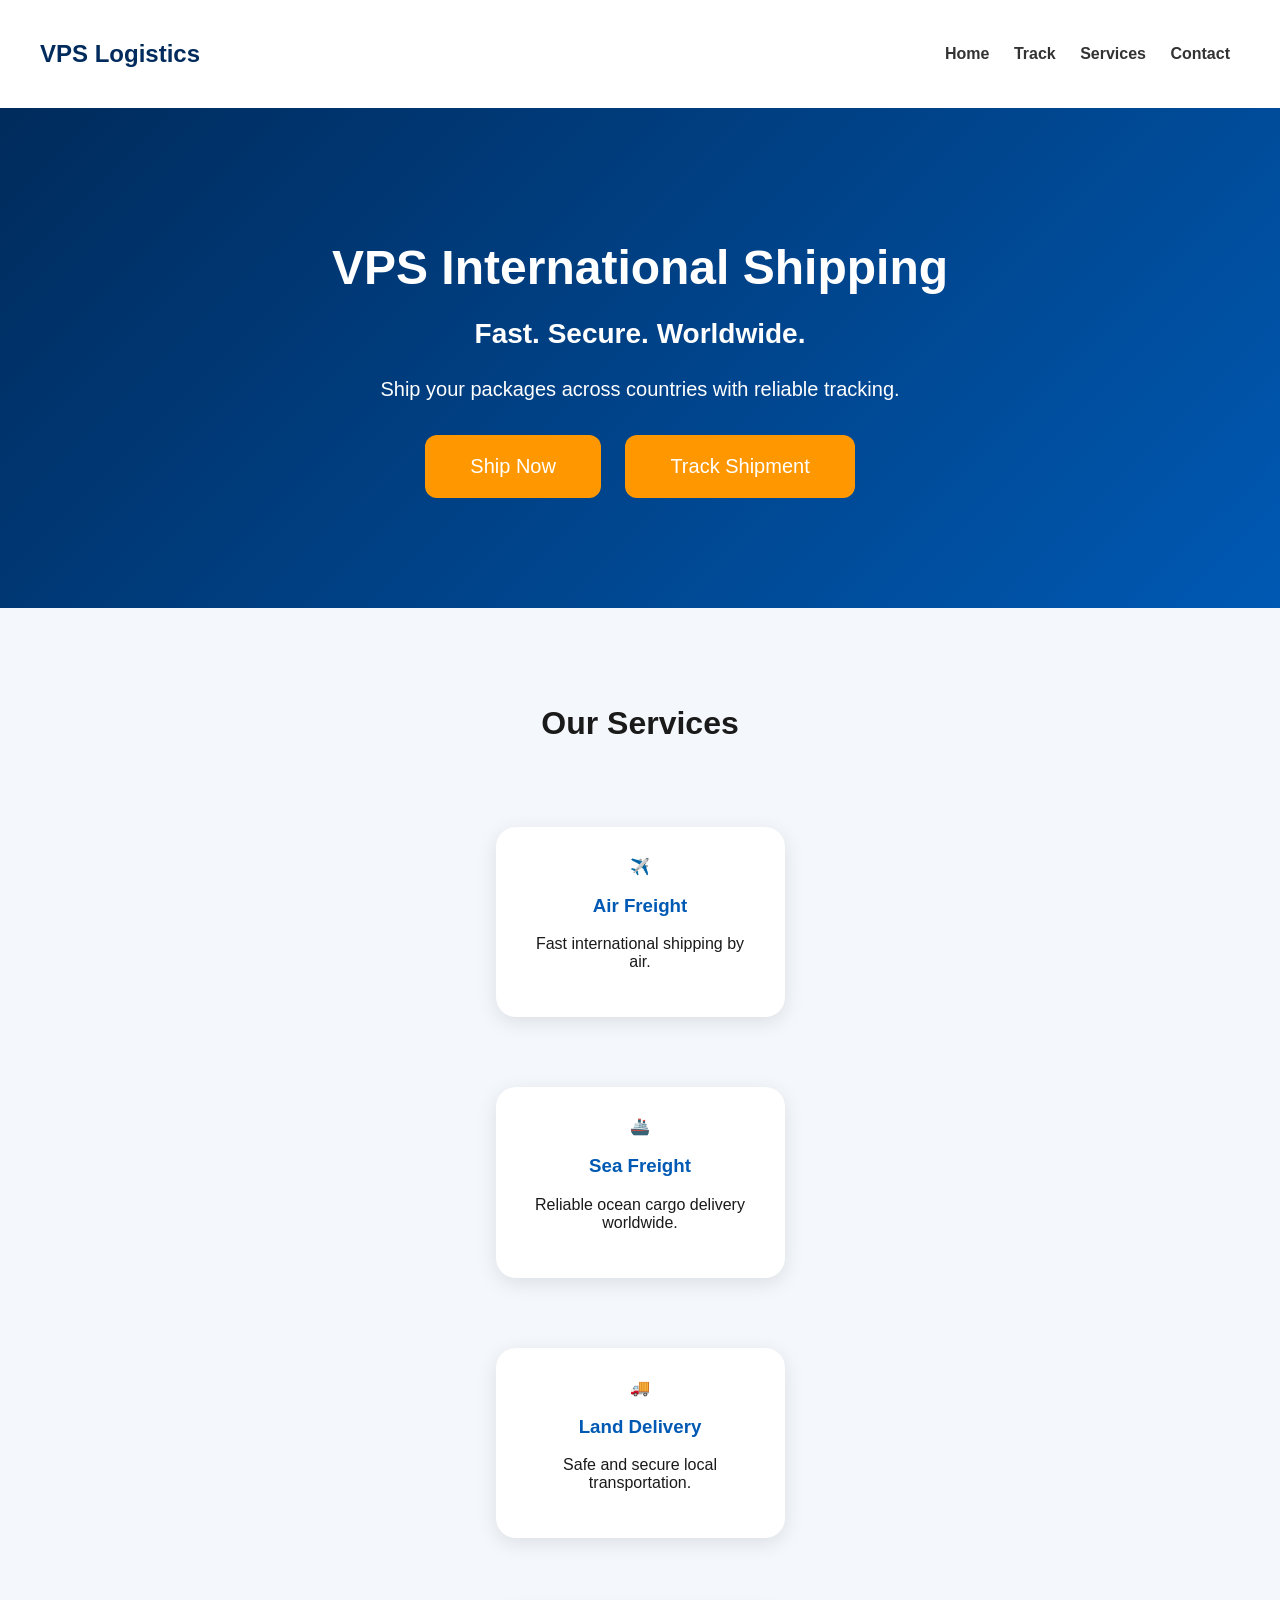
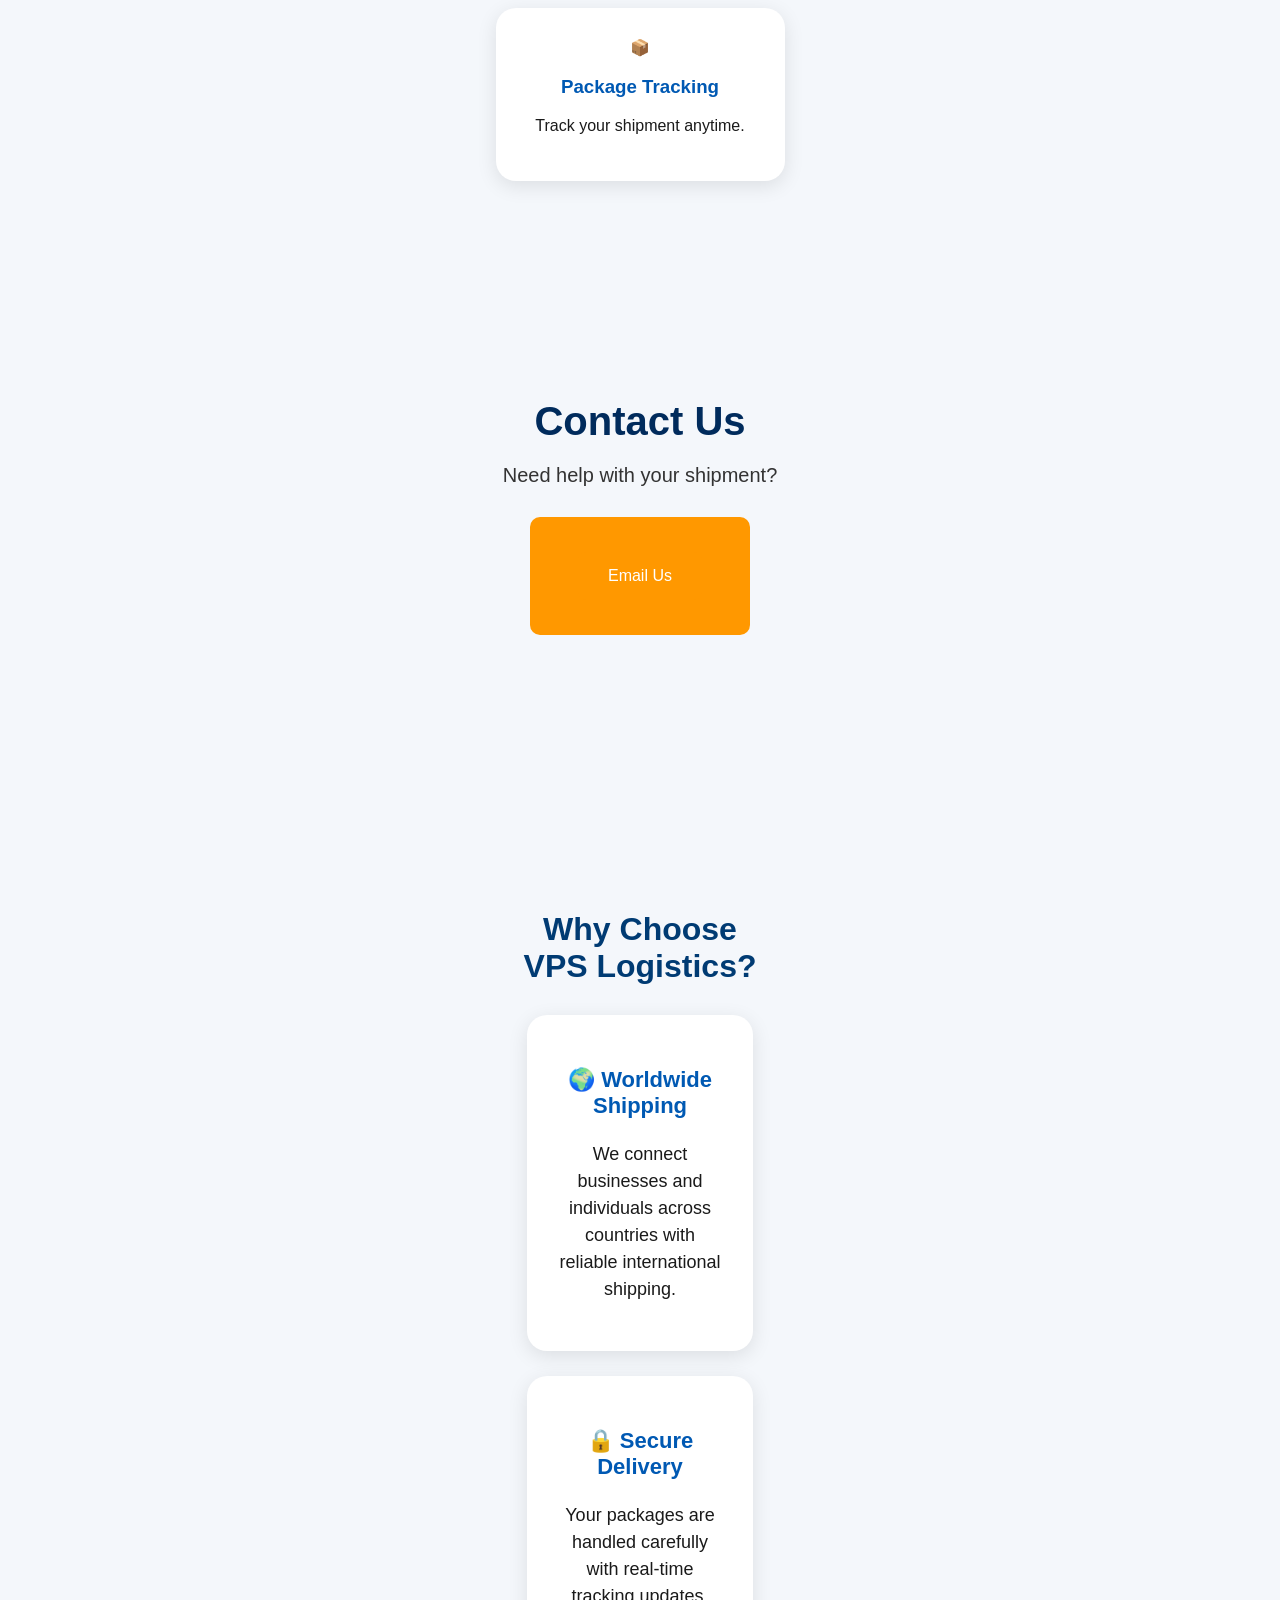
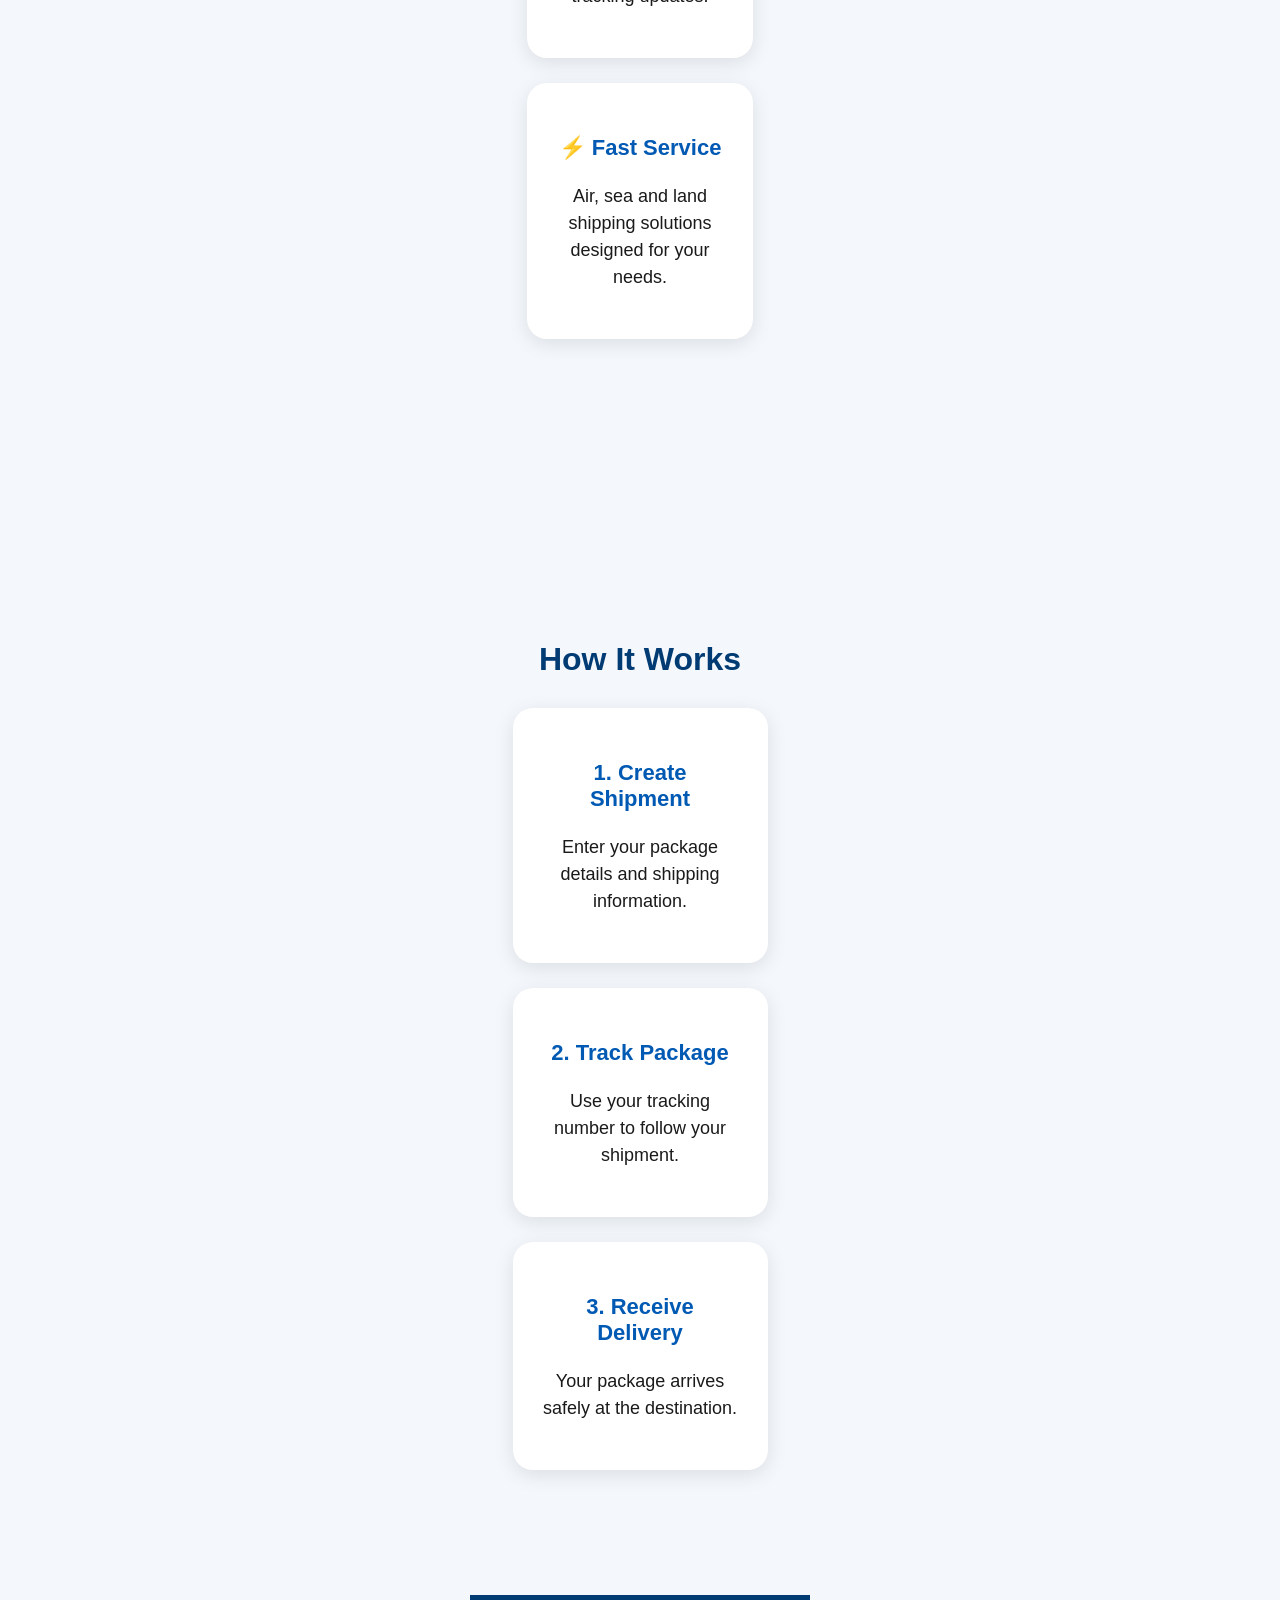
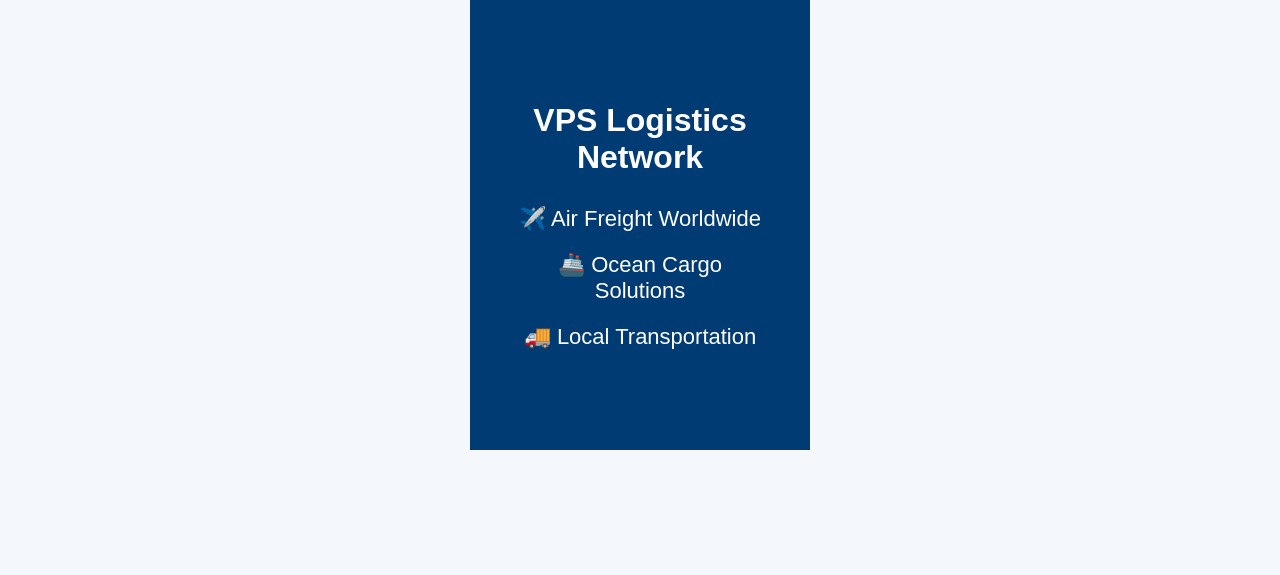
==== index.html @ f80e6c10 "Update index.html" ====
<!DOCTYPE html>
<html>

<head>
<title>VPS International Shipping</title>

<style>

*{
box-sizing:border-box;
}

body{
font-family: Arial, sans-serif;
margin:0;
padding:0;
background:#f4f7fb;
color:#1a1a1a;
}


.hero{
background:linear-gradient(135deg,#002b5c,#0059b3);
color:white;
padding:80px 20px;
text-align:center;
}


.hero h1{
font-size:42px;
margin-bottom:15px;
}


.hero h2{
font-size:25px;
}


.hero p{
font-size:18px;
max-width:600px;
margin:20px auto;
line-height:1.6;
}

.hero a{
    display:inline-block;
    padding:22px 50px;
    margin:15px;
    font-size:22px;
    border-radius:12px;
    font-weight:bold;
    text-decoration:none;
}

@media(max-width:600px){
.hero a{
    width:90%;
    padding:25px;
    font-size:24px;
}
}

 nav{
display:flex;
justify-content:space-between;
align-items:center;
padding:20px 40px;
background:white;
box-shadow:0 2px 10px rgba(0,0,0,0.1);
}

nav h2{
color:#002b5c;
}

nav a{
text-decoration:none;
margin:0 10px;
color:#333;
font-weight:bold;
}

nav a:hover{
color:#ff9800;
} 


button{
background:#ff9800;
color:white;
border:none;
padding:15px 30px;
margin:10px;
border-radius:8px;
font-size:16px;
cursor:pointer;
}


button:hover{
background:#e68900;
}


.services{
padding:30px 20px;
}


.services h2{
font-size:32px;
}


.service-box{
display:flex;
flex-wrap:wrap;
justify-content:center;
gap:20px;
}


.service-box div{
background:white;
width:280px;
padding:25px;
border-radius:15px;
box-shadow:0 5px 20px rgba(0,0,0,0.1);
}


.service-box h3{
color:#0059b3;
}

#contact{
    padding:70px 20px;
    text-align:center;
    background:#f4f7fb;
    margin-top:40px;
}

#contact h2{
    font-size:36px;
    color:#002b5c;
    margin-bottom:20px;
}

#contact p{
    font-size:20px;
    color:#333;
    margin-bottom:30px;
}

#contact a{
    display:inline-block;
    background:#ff9800;
    color:white;
    padding:15px 40px;
    border-radius:10px;
    text-decoration:none;
    font-size:18px;
}

  .services{
    padding-bottom:0px;
}

.services div{
    margin-bottom:15px;
}

#contact{
    margin-top:0;
    padding-top:10px;
}

/* BIGGER HOMEPAGE DESIGN */

.hero {
    padding: 120px 25px;
}

.hero h1 {
    font-size: 55px;
    margin-bottom: 20px;
}

.hero p {
    font-size: 22px;
}

.hero button {
    font-size: 20px;
    padding: 20px 45px;
    border-radius: 12px;
}


.services {
    padding: 70px 25px;
}

.services h2 {
    font-size: 42px;
}


.service-card {
    padding: 45px 30px;
    min-height: 250px;
    border-radius: 18px;
}


.service-card h3 {
    font-size: 28px;
}


.service-card p {
    font-size: 20px;
    line-height: 1.5;
}


.contact h2 {
    font-size: 42px;
}


.contact p {
    font-size: 22px;
}


.contact button {
    width: 250px;
    height: 70px;
    font-size: 20px;
}


/* MOBILE */
@media(max-width:600px){

.hero h1 {
    font-size: 40px;
}

.hero p {
    font-size: 19px;
}

.service-card {
    margin-bottom: 25px;
}

}

.services {
    display: grid;
    grid-template-columns: repeat(4, 1fr);
    gap: 25px;
    padding: 70px 40px;
}

.service-card {
    width: 100%;
    min-height: 230px;
}


#contact {
    padding: 60px 40px;
    text-align: center;
}


/* Mobile */
@media(max-width:900px){

.services {
    grid-template-columns: repeat(2, 1fr);
}

}


@media(max-width:600px){

.services {
    grid-template-columns: 1fr;
    padding: 40px 20px;
}

.service-card {
    min-height: 220px;
}

}

@media(max-width:600px){

.services{
    display:flex;
    flex-direction:column;
    padding:40px 20px;
}

.services h2{
    width:100%;
    text-align:center;
    font-size:36px;
    margin-bottom:35px;
}

.services > div{
    width:100%;
}

.service-card{
    width:100%;
    max-width:350px;
    margin:0 auto 25px;
}

#contact{
    margin-top:40px;
    text-align:center;
}

}

@media(max-width:600px){

.services{
    display:block !important;
}

.services h2{
    text-align:center;
    width:100%;
    margin-bottom:40px;
    font-size:36px;
}

.services .service-card,
.services div{
    margin-left:auto;
    margin-right:auto;
}

#contact{
    text-align:center;
    margin-top:70px;
    padding-bottom:50px;
}

}

.why,
.process,
.stats{
    padding:70px 20px;
    text-align:center;
}

.why h2,
.process h2,
.stats h2{
    font-size:36px;
    color:#003b73;
    margin-bottom:40px;
}

.why-box{
    background:white;
    padding:30px;
    margin:25px auto;
    max-width:400px;
    border-radius:15px;
    box-shadow:0 5px 20px #ddd;
}

.why-box h3{
    color:#0059b3;
    font-size:22px;
}

.stats{
    background:#003b73;
    color:white;
}

.stats h2{
    color:white;
}

.stats p{
    font-size:22px;
    margin:20px;
}

/* Bigger hero buttons */
.hero a{
    padding:25px 70px;
    font-size:26px;
    border-radius:15px;
    margin:20px;
}


/* Make sections wider on phone */
.why-box{
    width:85%;
    max-width:500px;
    padding:35px;
}


/* Bigger headings */
.why h2,
.process h2,
.stats h2{
    font-size:40px;
}


/* Make bottom network full width */
.stats{
    width:100%;
    padding:80px 20px;
}


/* Bigger text */
.why-box p{
    font-size:18px;
    line-height:1.5;
}


/* Mobile adjustment */
@media(max-width:600px){

.hero a{
    display:block;
    width:90%;
    margin:15px auto;
    font-size:24px;
}

.why-box{
    width:90%;
}

}

/* ===== CLEAN MOBILE & DESKTOP DESIGN ===== */

.hero{
    padding:100px 20px;
    text-align:center;
}

.hero h1{
    font-size:48px;
}

.hero h2{
    font-size:28px;
}

.hero p{
    font-size:20px;
}


/* BIG BUTTONS */
.hero a{
    display:inline-block;
    background:#ff9800;
    color:white;
    padding:25px 60px;
    margin:20px 10px;
    border-radius:15px;
    font-size:24px;
    font-weight:bold;
    text-decoration:none;
}


/* SERVICES */
.services{
    padding:70px 20px;
}

.services h2{
    font-size:40px;
    text-align:center;
}

.services div{
    max-width:500px;
    margin:25px auto;
    padding:35px;
    border-radius:20px;
}


/* CONTACT */
#contact{
    padding:80px 20px;
    text-align:center;
}

#contact h2{
    font-size:40px;
}

#contact a{
    display:inline-block;
    padding:25px 70px;
    font-size:22px;
}


/* WHY SECTION */
.why{
    padding:80px 20px;
    text-align:center;
}

.why h2{
    font-size:40px;
}

.why-box{
    width:90%;
    max-width:500px;
    margin:25px auto;
    padding:35px;
    border-radius:20px;
}


/* HOW IT WORKS */
.process{
    padding:80px 20px;
    text-align:center;
}

.process h2{
    font-size:40px;
}

.process-box{
    width:90%;
    max-width:500px;
    margin:25px auto;
    padding:35px;
    border-radius:20px;
}


/* NETWORK */
.network{
    width:100%;
    padding:80px 20px;
    text-align:center;
    background:#003b73;
    color:white;
}


@media(max-width:600px){

.hero h1{
    font-size:38px;
}

.hero a{
    display:block;
    width:90%;
    margin:15px auto;
    font-size:22px;
}

.services div,
.why-box,
.process-box{
    width:95%;
}

}

/* FINAL MOBILE FIX */

.services{
    text-align:center;
}

.services h2{
    width:100%;
    margin-bottom:40px;
}

.services div{
    width:90%;
    max-width:450px;
    margin:25px auto;
}


.network{
    width:90%;
    max-width:600px;
    margin:80px auto;
    border-radius:20px;
    padding:60px 20px;
}


.hero a{
    min-width:180px;
}


@media(max-width:600px){

.services{
    display:block;
}

.services h2{
    text-align:center;
    font-size:38px;
}

.services div{
    margin-left:auto;
    margin-right:auto;
}

.network{
    width:90%;
}

}

/* CLEAN MOBILE LAYOUT FIX */

.services{
    text-align:center;
    display:block;
}

.services h2{
    text-align:center;
    font-size:32px;
    margin-bottom:30px;
}

.services div{
    width:85%;
    max-width:400px;
    min-height:160px;
    margin:25px auto;
    padding:30px;
}


#contact{
    text-align:center;
    margin-top:60px;
}

#contact a{
    display:inline-block;
    width:220px;
    padding:25px;
    font-size:22px;
}


.why,
.how,
.network{
    width:90%;
    max-width:600px;
    margin:70px auto;
}


.why div,
.how div{
    width:85%;
    max-width:400px;
    min-height:160px;
    margin:25px auto;
    padding:30px;
}


.network{
    padding:50px 20px;
    border-radius:20px;
}


@media(max-width:600px){

body{
    overflow-x:hidden;
}

.hero h1{
    font-size:38px;
}

.hero a{
    width:220px;
    padding:25px;
    font-size:22px;
}

}

</style>

</head>


<body>

  <nav>
<h2>VPS Logistics</h2>

<div class="menu">
<a href="index.html">Home</a>
<a href="track.html">Track</a>
<a href="#services">Services</a>
<a href="#contact">Contact</a>
</div>

</nav>

<div class="hero">

<h1>VPS International Shipping</h1>

<h2>Fast. Secure. Worldwide.</h2>

<p>
Ship your packages across countries with reliable tracking.
</p>


<button onclick="window.location.href='add-delivery.html'">
Ship Now
</button>


<button onclick="window.location.href='track.html'">
Track Shipment
</button>


</div>

<section id="services" class="services">

<h2>Our Services</h2>

<div class="service-box">

<div>
✈️
<h3>Air Freight</h3>
<p>Fast international shipping by air.</p>
</div>

<div>
🚢
<h3>Sea Freight</h3>
<p>Reliable ocean cargo delivery worldwide.</p>
</div>

<div>
🚚
<h3>Land Delivery</h3>
<p>Safe and secure local transportation.</p>
</div>

<div>
📦
<h3>Package Tracking</h3>
<p>Track your shipment anytime.</p>
</div>

</>

  <section id="contact">
<h2>Contact Us</h2>

<p>Need help with your shipment?</p>

<a href="https://mail.google.com/mail/?view=cm&fs=1&to=vpsdeliverycompany@gmail.com" target="_blank">
<button class="email-btn">Email Us</button>
</a>

</section>

<section class="why">

<h2>Why Choose VPS Logistics?</h2>

<div class="why-box">
<h3>🌍 Worldwide Shipping</h3>
<p>We connect businesses and individuals across countries with reliable international shipping.</p>
</div>

<div class="why-box">
<h3>🔒 Secure Delivery</h3>
<p>Your packages are handled carefully with real-time tracking updates.</p>
</div>

<div class="why-box">
<h3>⚡ Fast Service</h3>
<p>Air, sea and land shipping solutions designed for your needs.</p>
</div>

</section>


<section class="process">

<h2>How It Works</h2>

<div class="why-box">
<h3>1. Create Shipment</h3>
<p>Enter your package details and shipping information.</p>
</div>

<div class="why-box">
<h3>2. Track Package</h3>
<p>Use your tracking number to follow your shipment.</p>
</div>

<div class="why-box">
<h3>3. Receive Delivery</h3>
<p>Your package arrives safely at the destination.</p>
</div>

</section>


<section class="stats">

<h2>VPS Logistics Network</h2>

<p>✈️ Air Freight Worldwide</p>
<p>🚢 Ocean Cargo Solutions</p>
<p>🚚 Local Transportation</p>

</section>

</body>

</html>
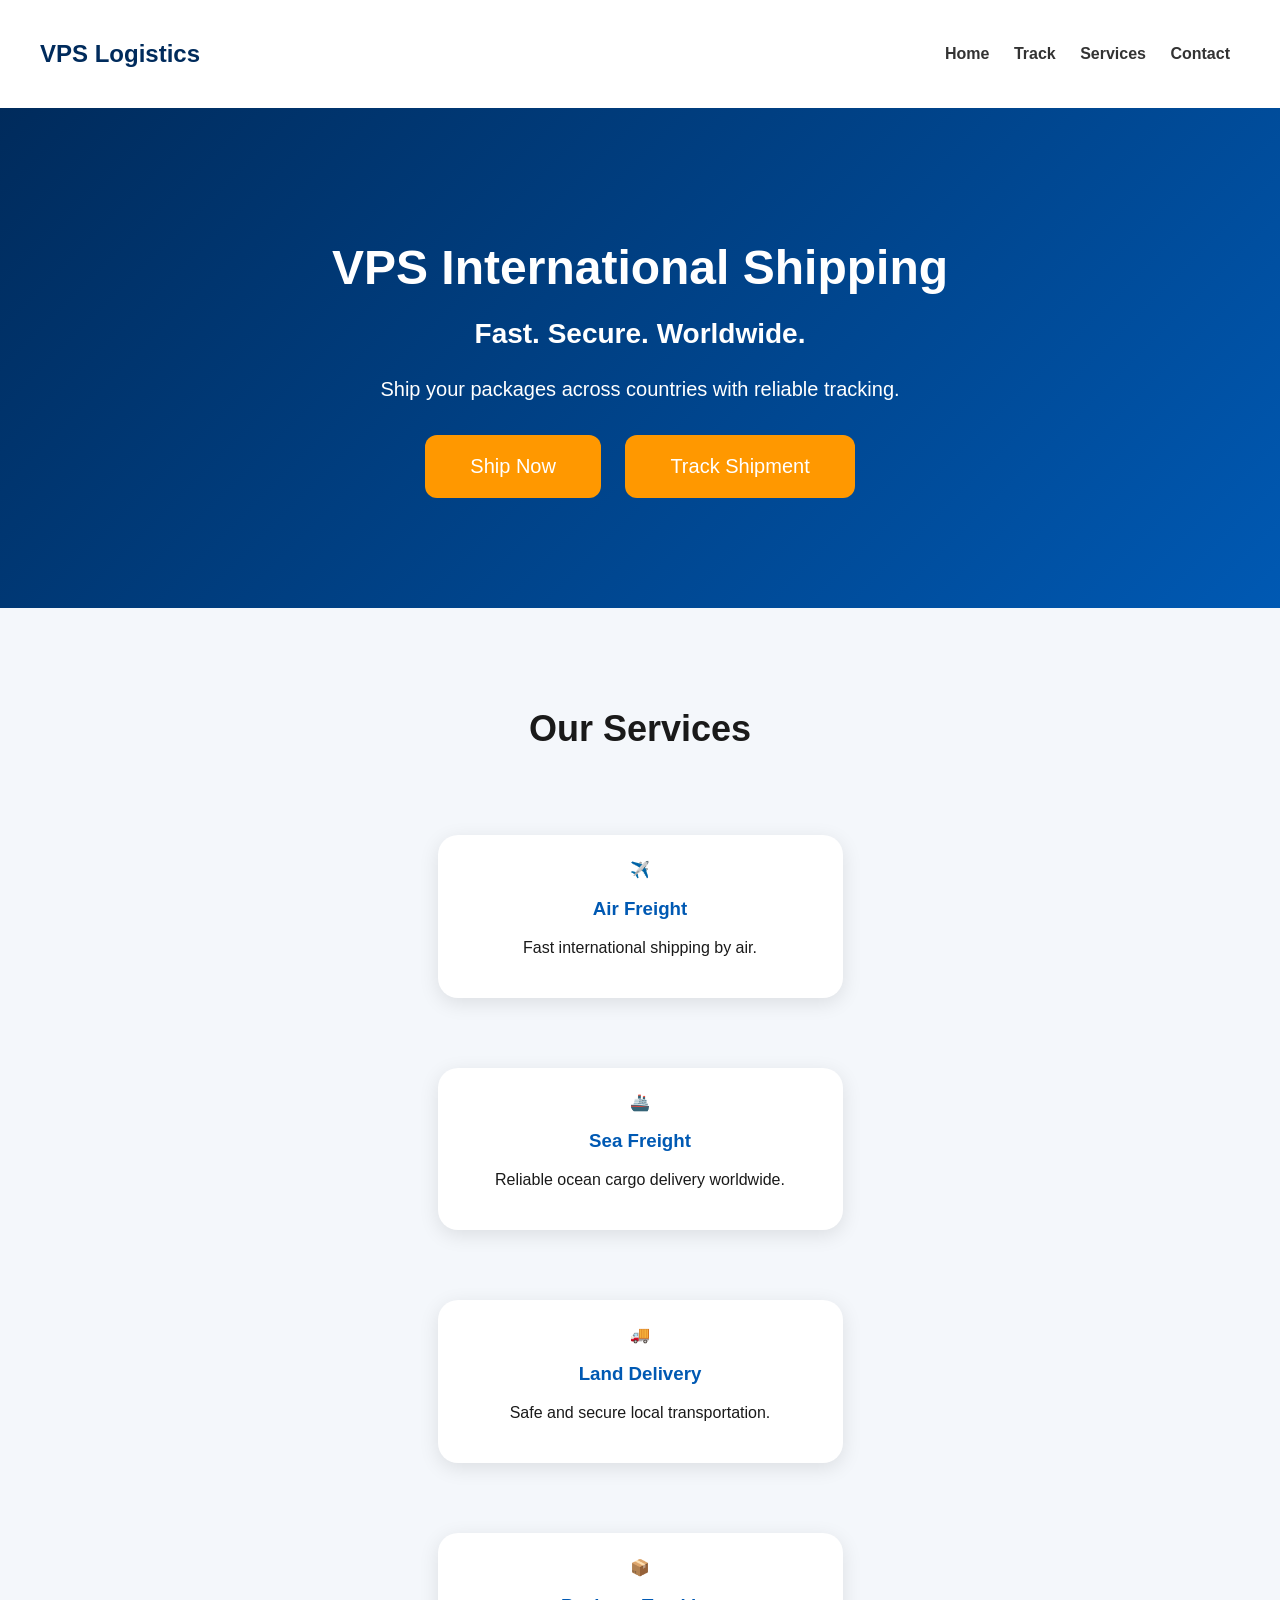
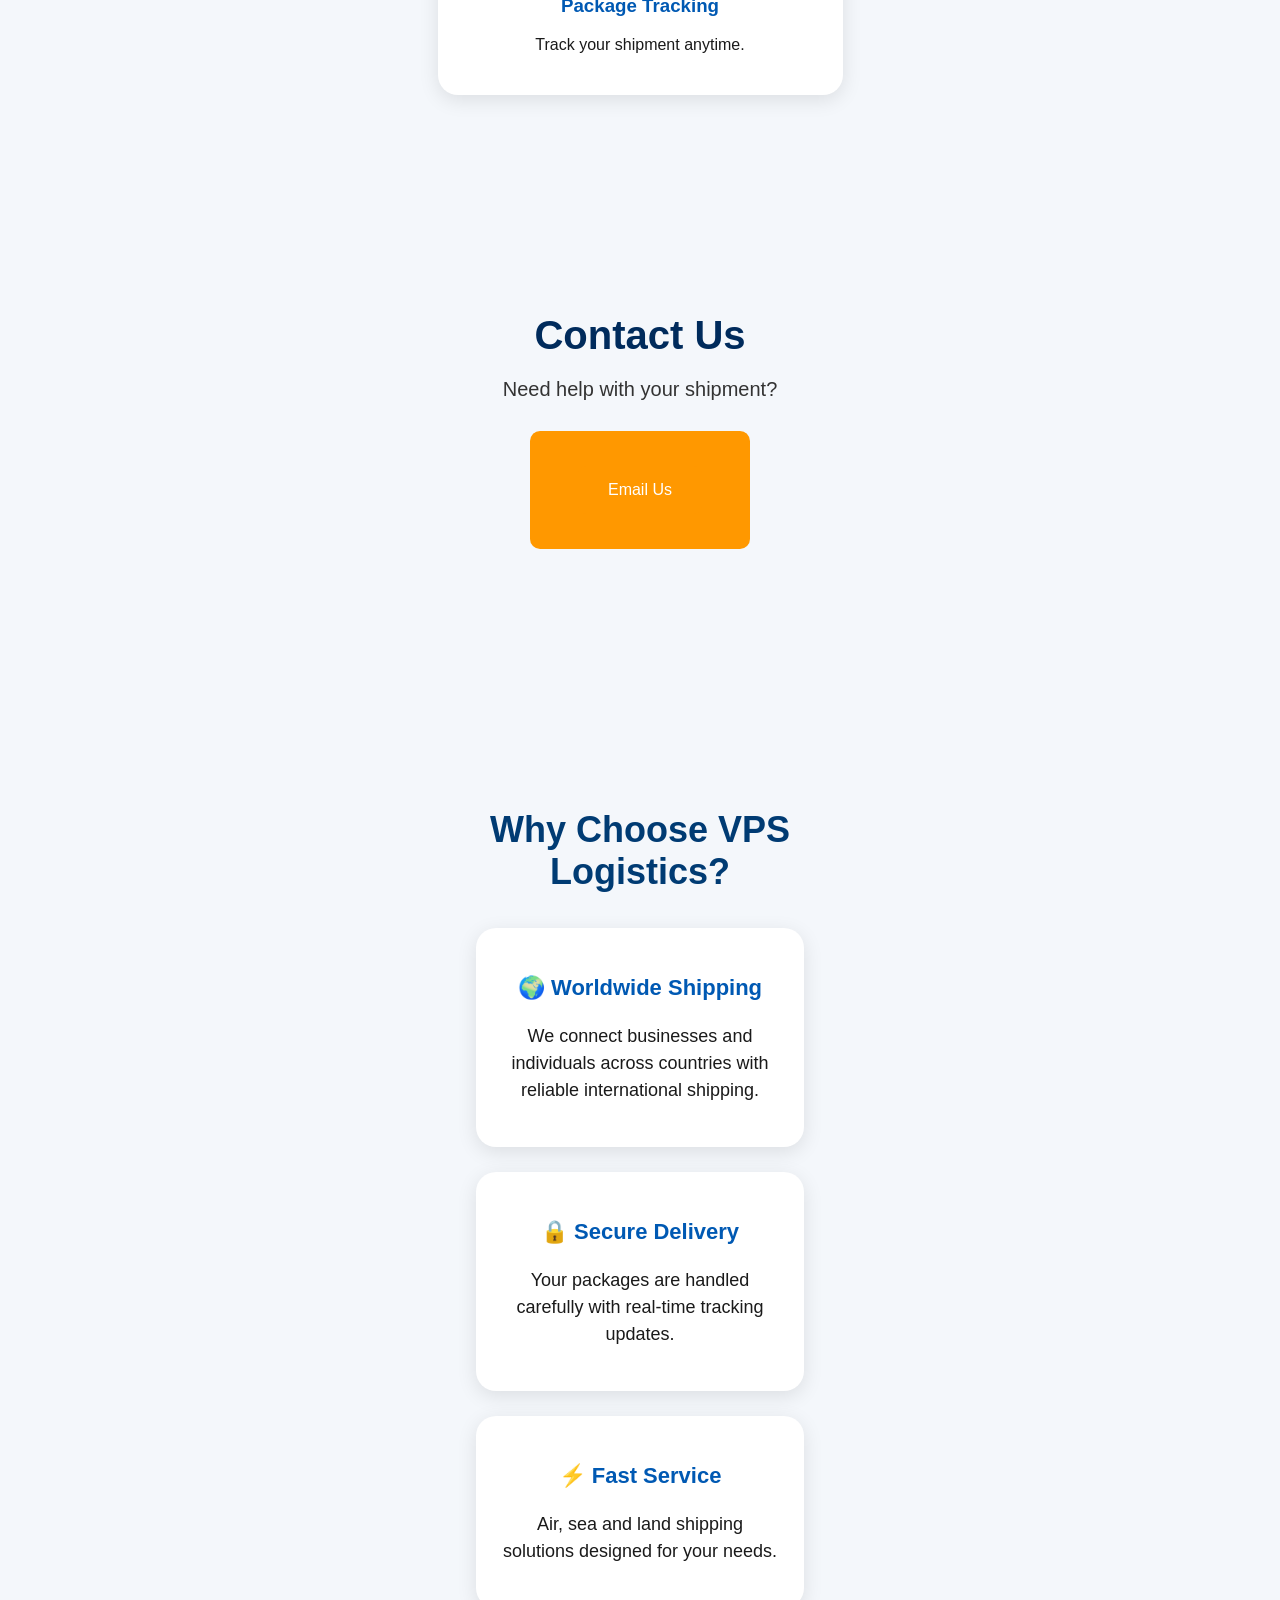
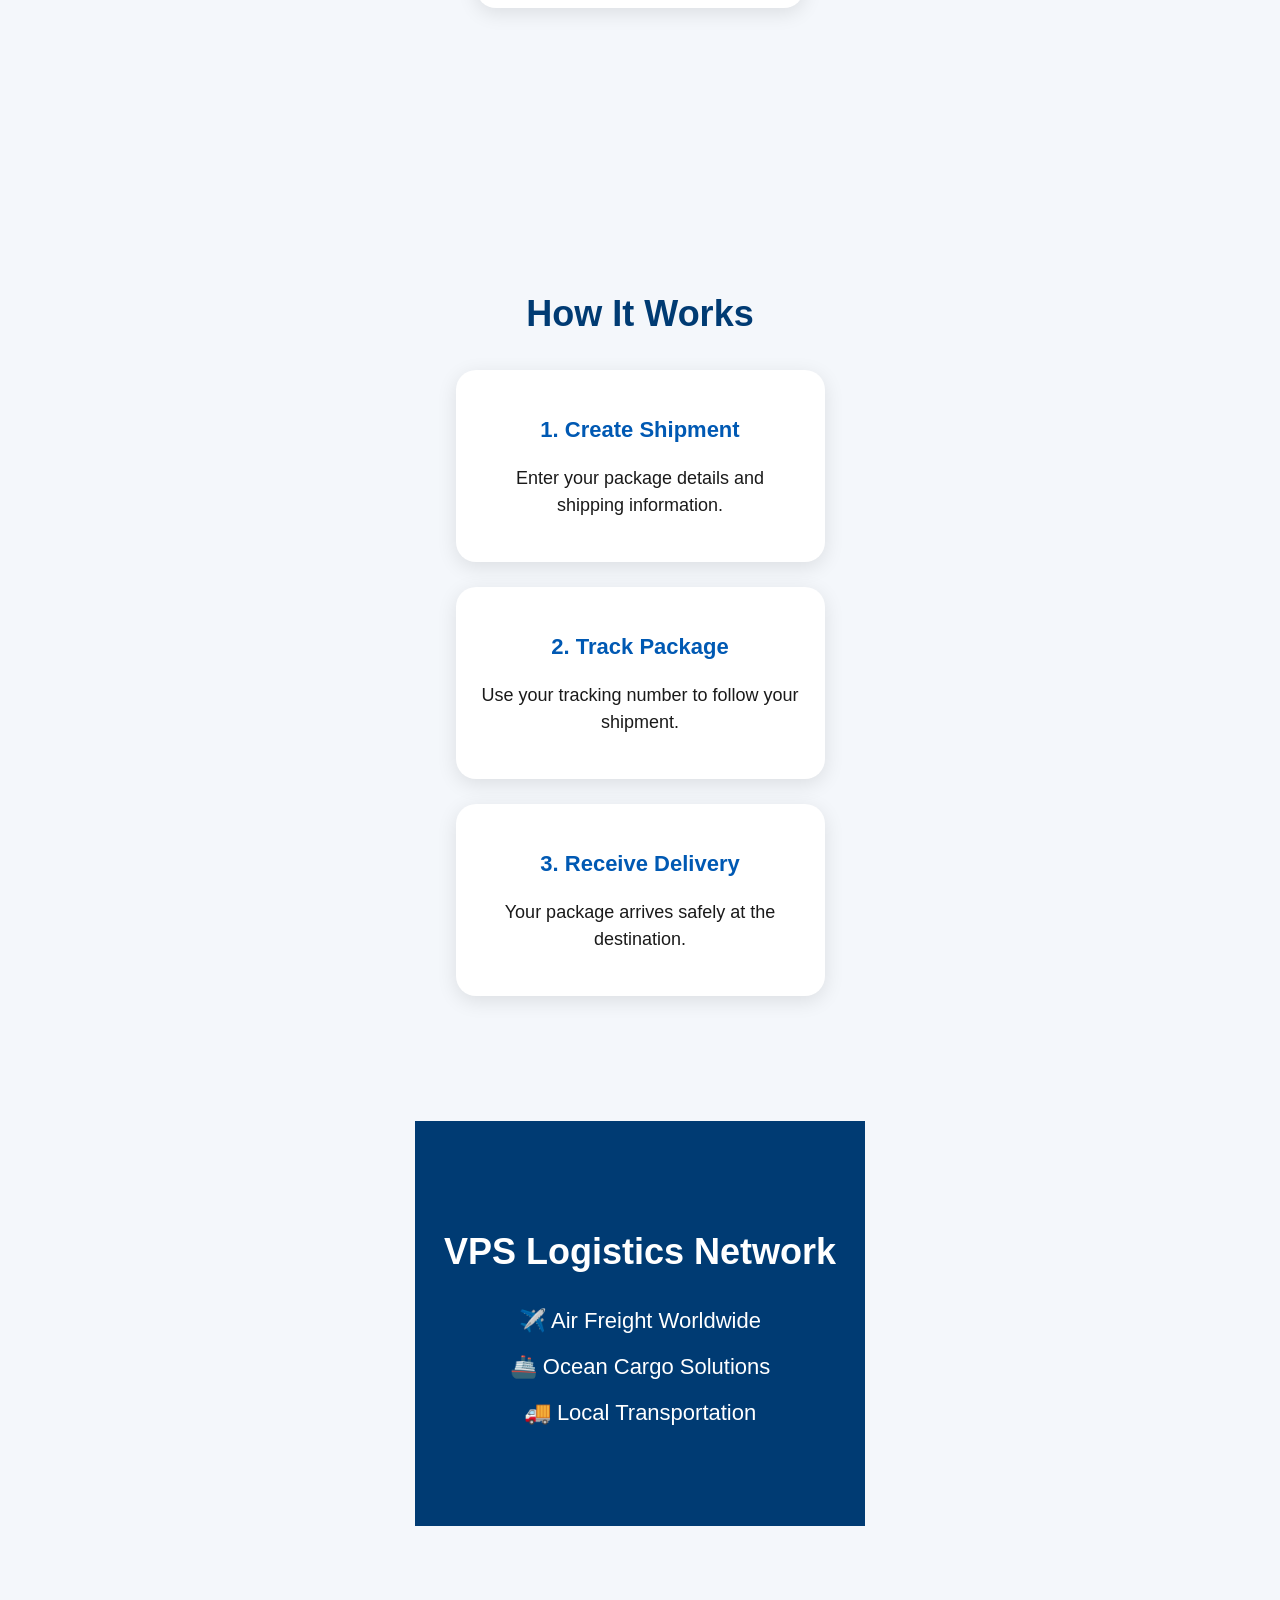
==== commit c5716cda: "Update index.html" ====
--- a/index.html
+++ b/index.html
@@ -730,6 +730,63 @@
 
 }
 
+/* FINAL SIZE AND SPACING FIX */
+
+.services div,
+.why div,
+.how div{
+    width:90%;
+    max-width:500px;
+    min-height:120px;
+    padding:25px;
+}
+
+
+.services h2,
+.why h2,
+.how h2{
+    font-size:36px;
+    margin-bottom:35px;
+}
+
+
+.why,
+.how{
+    margin-top:50px;
+    margin-bottom:50px;
+}
+
+
+.network{
+    width:90%;
+    max-width:700px;
+    min-height:250px;
+    padding:60px 30px;
+    margin:60px auto;
+    text-align:center;
+}
+
+
+.network h2{
+    font-size:35px;
+}
+
+
+@media(max-width:600px){
+
+.services div,
+.why div,
+.how div{
+    width:85%;
+    min-height:130px;
+}
+
+.network{
+    width:90%;
+}
+
+}
+
 </style>
 
 </head>
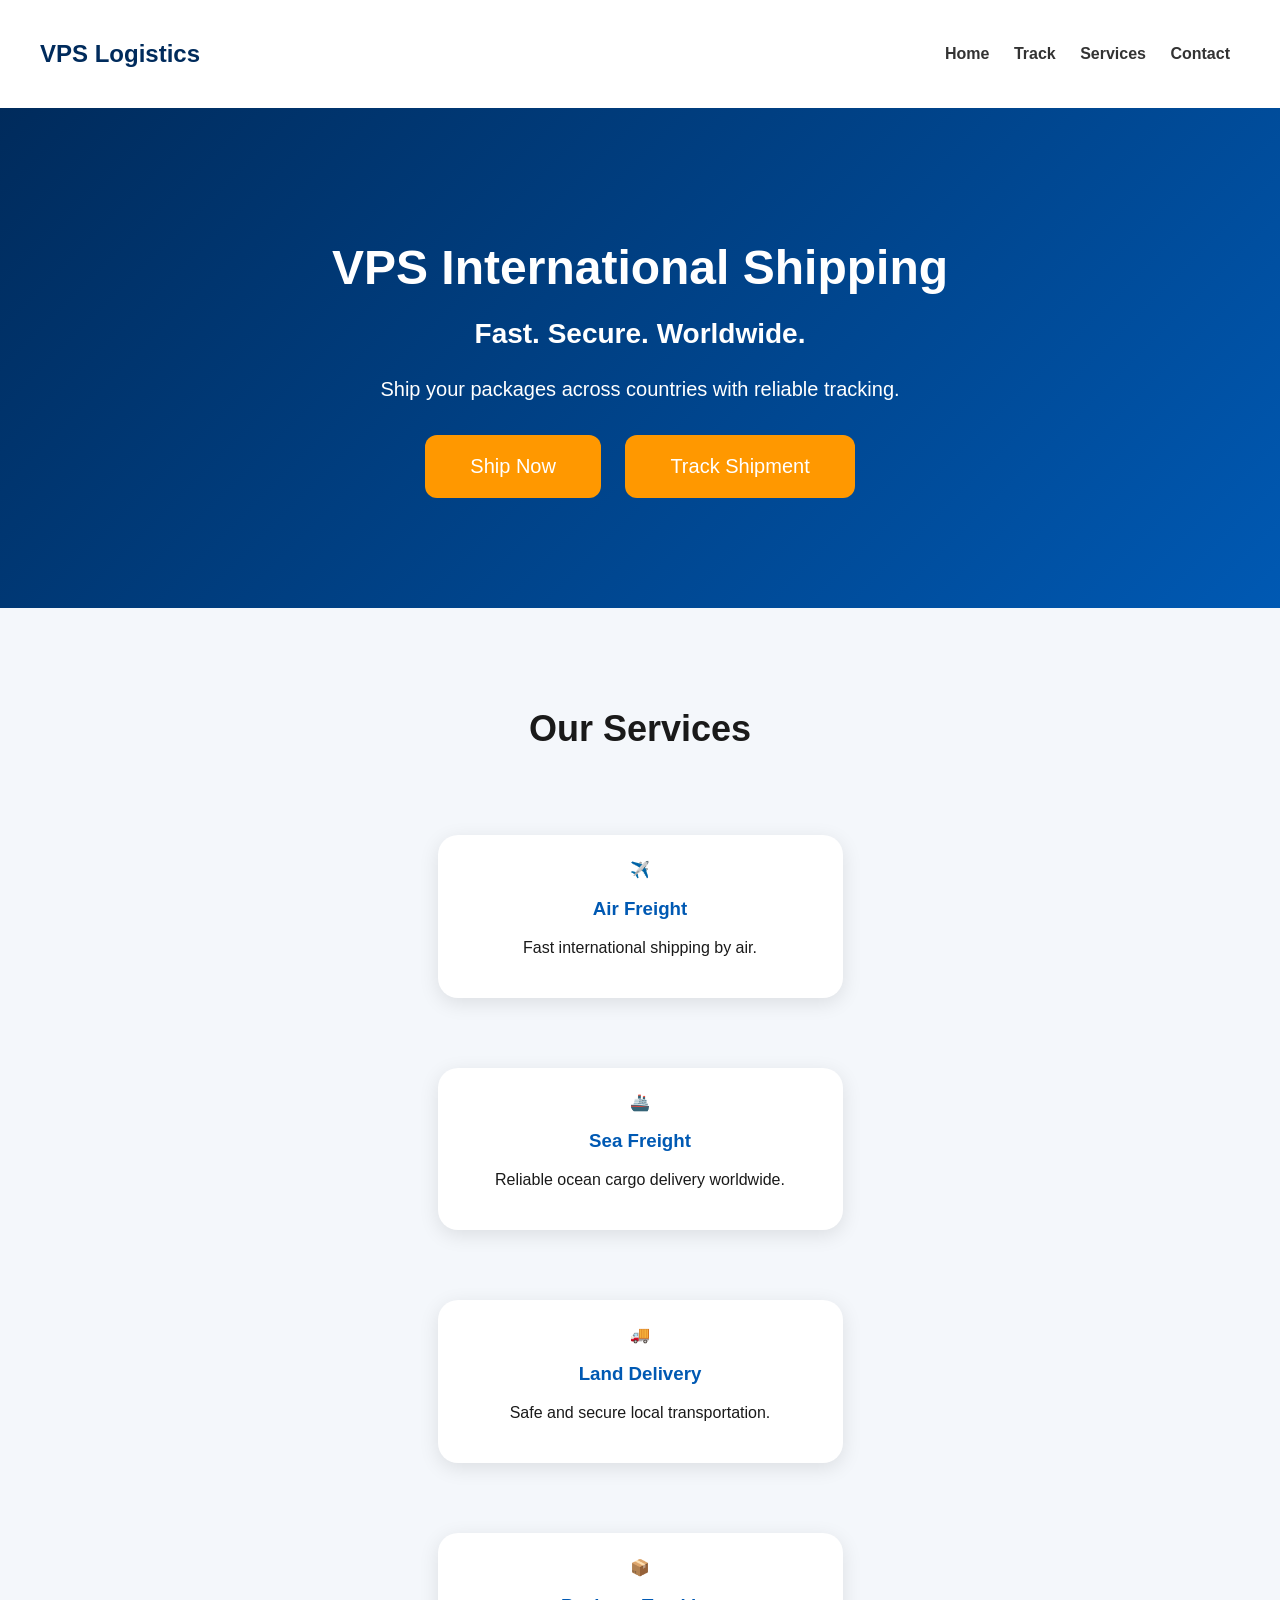
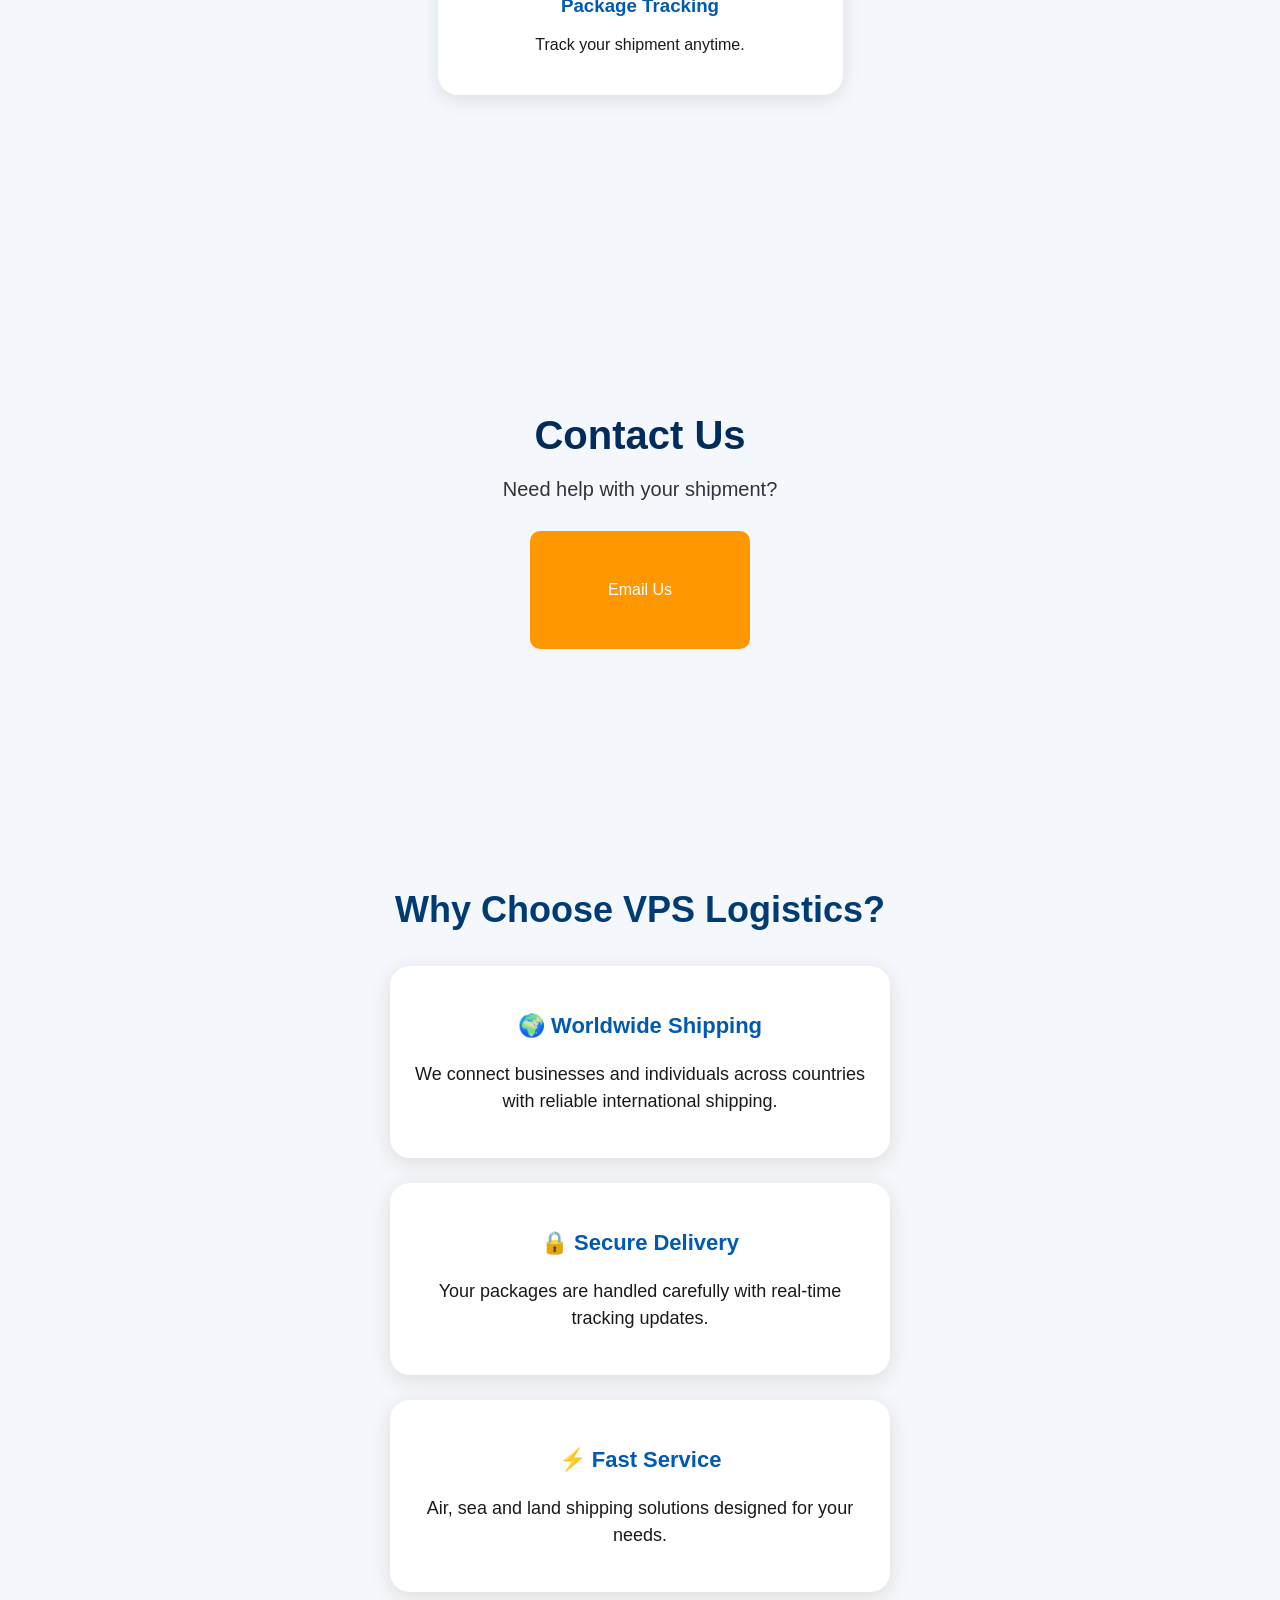
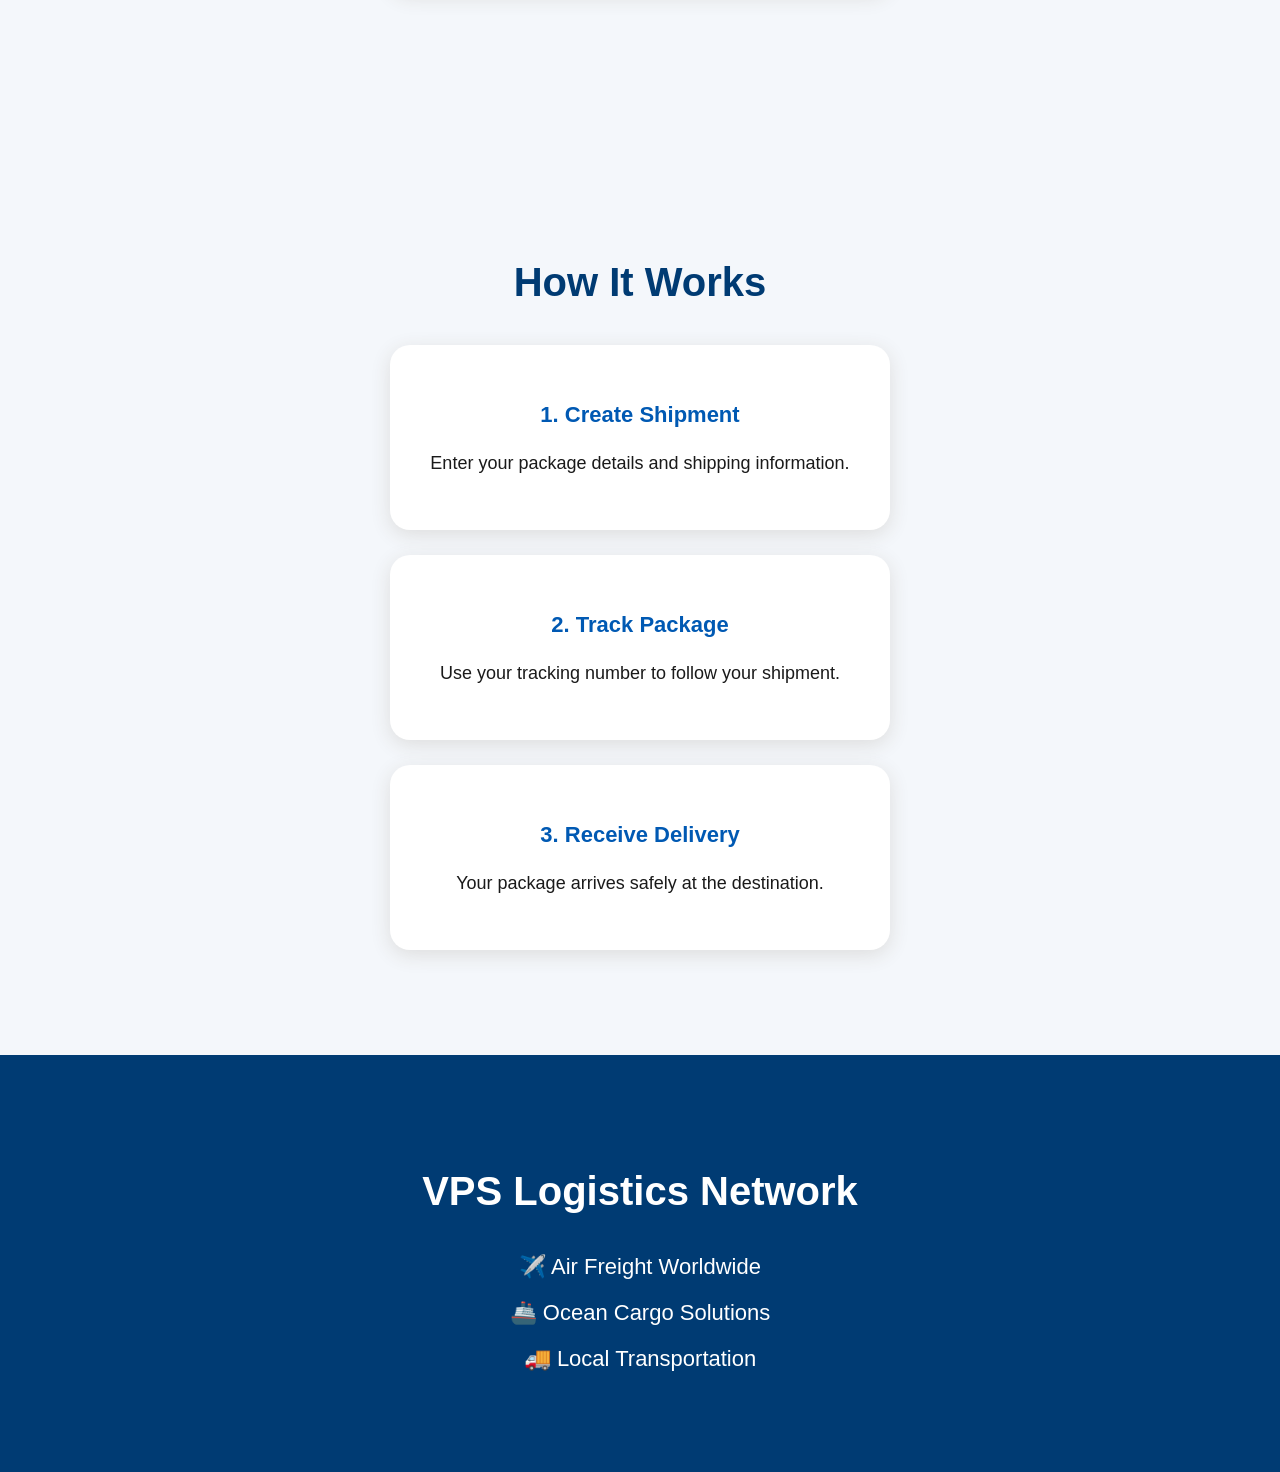
==== commit ab2f9cf2: "Update index.html" ====
--- a/index.html
+++ b/index.html
@@ -859,9 +859,12 @@
 <p>Track your shipment anytime.</p>
 </div>
 
-</>
-
-  <section id="contact">
+</div>
+
+</section>
+
+
+<section id="contact">
 <h2>Contact Us</h2>
 
 <p>Need help with your shipment?</p>
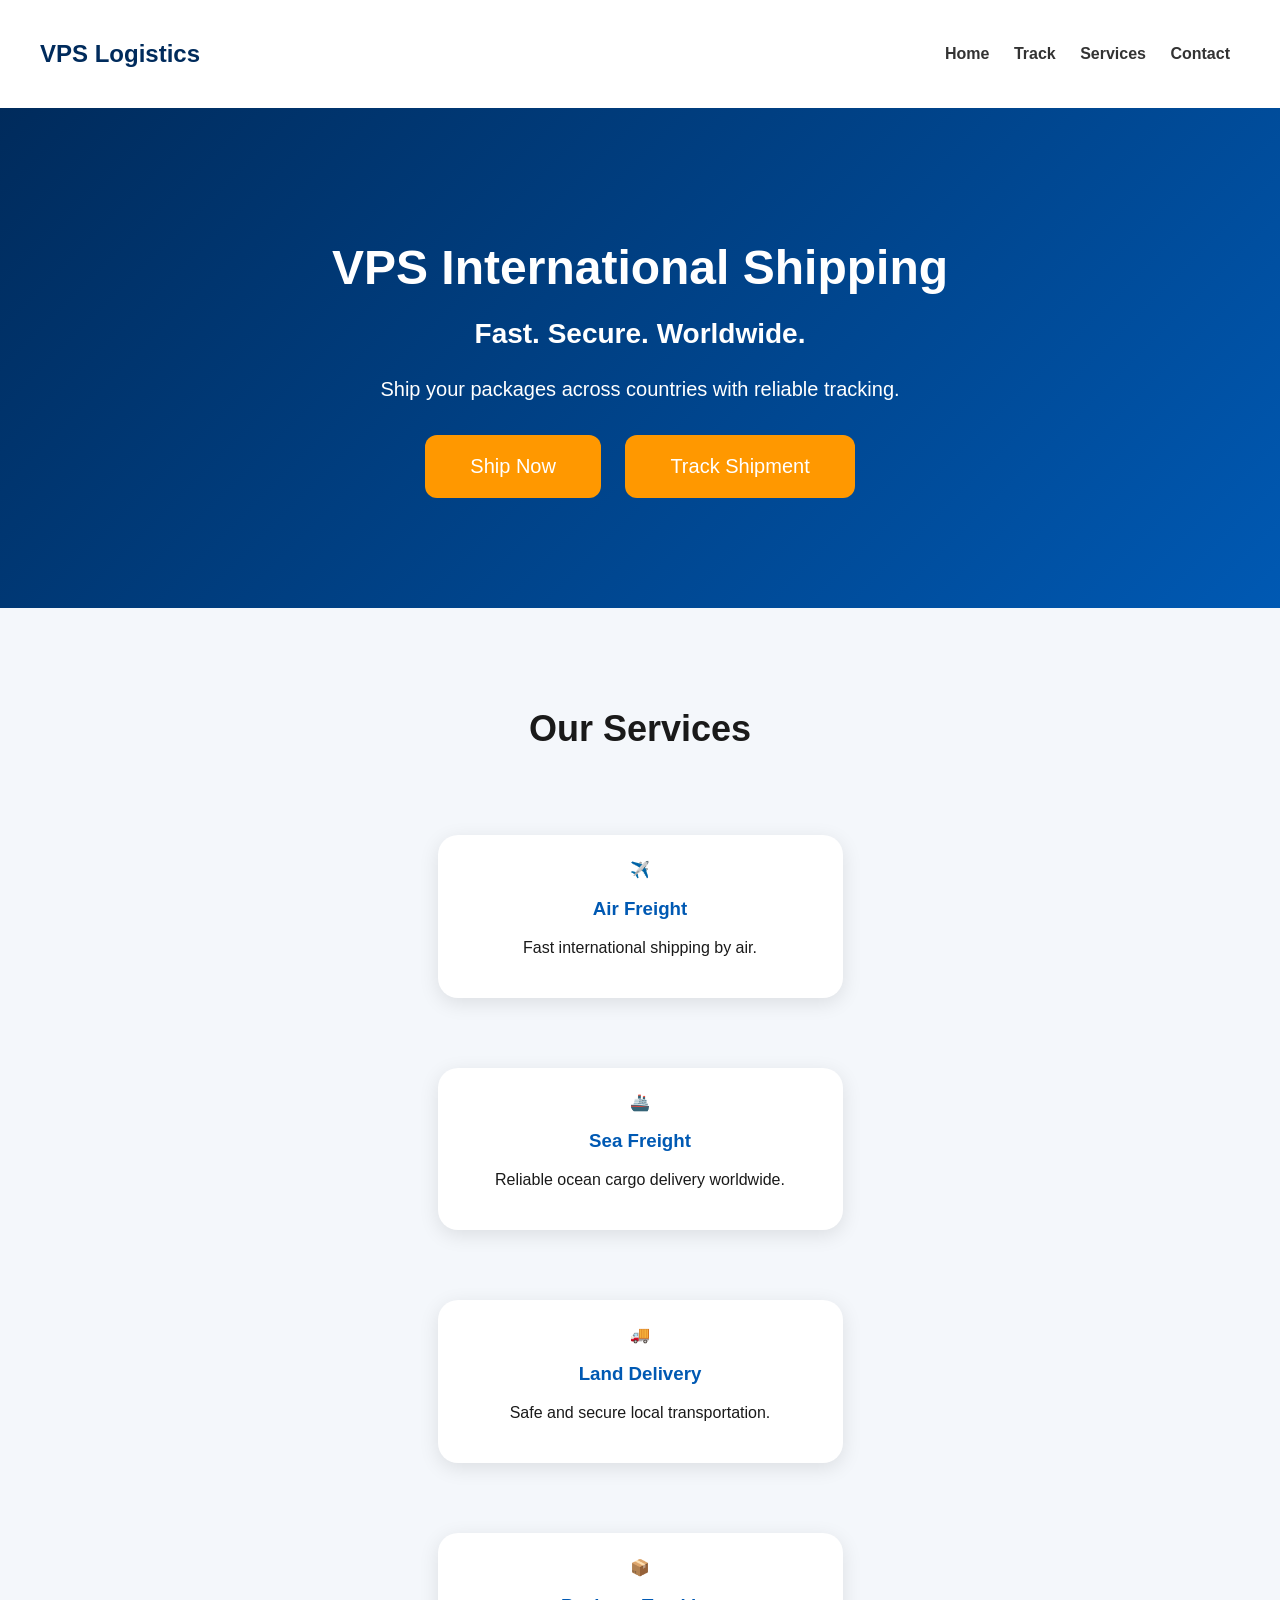
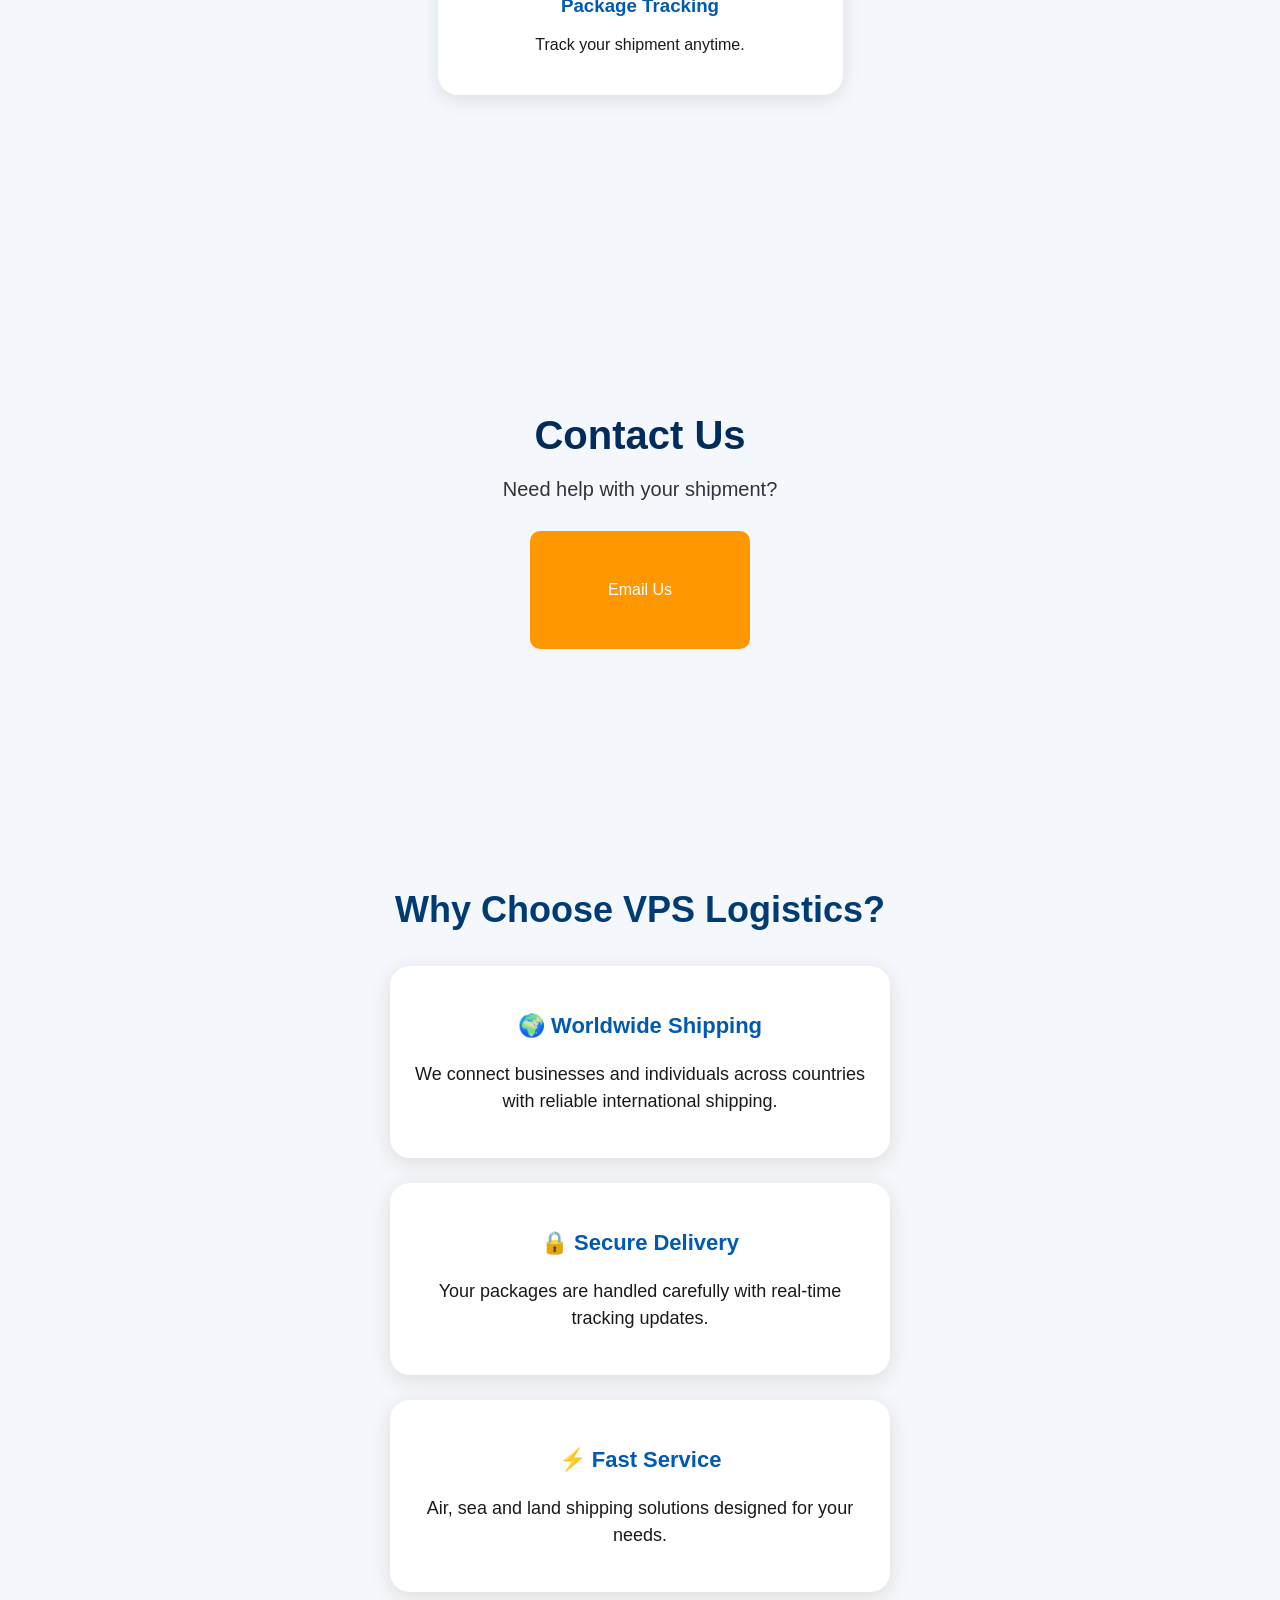
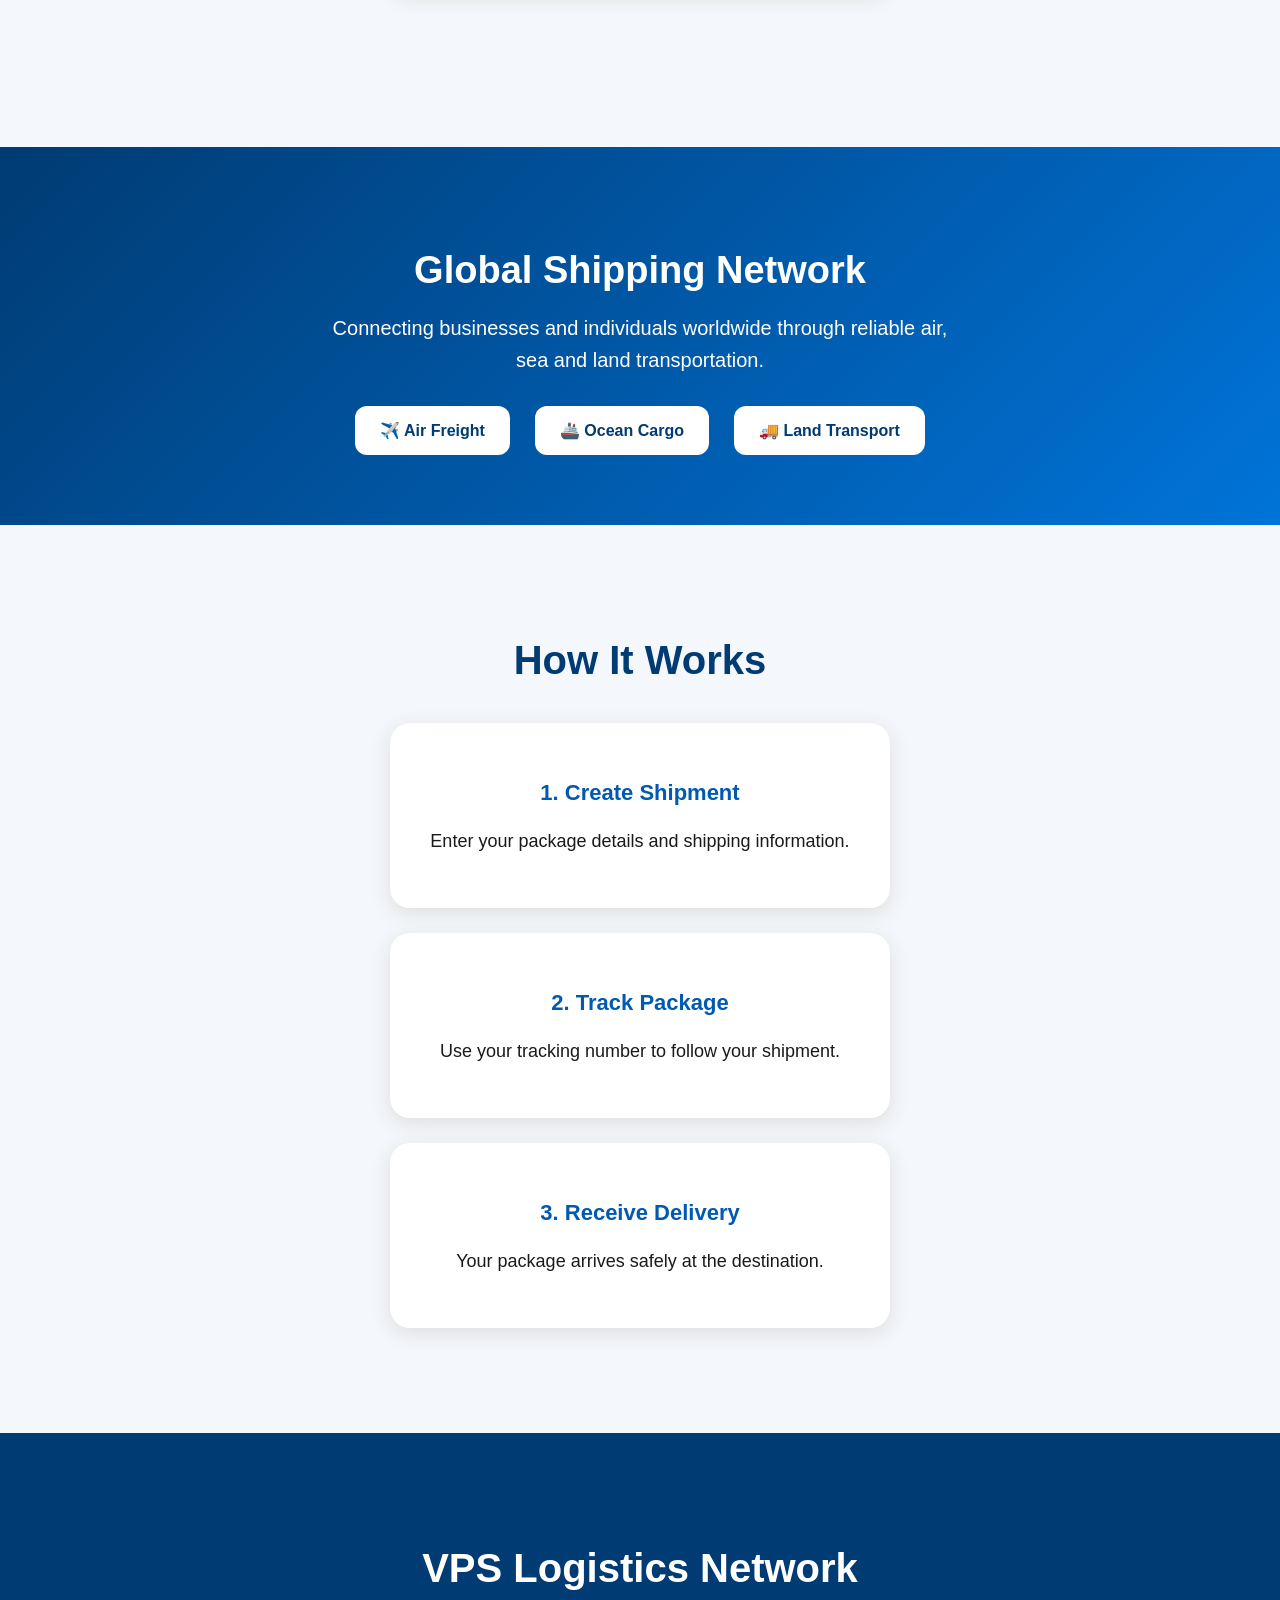
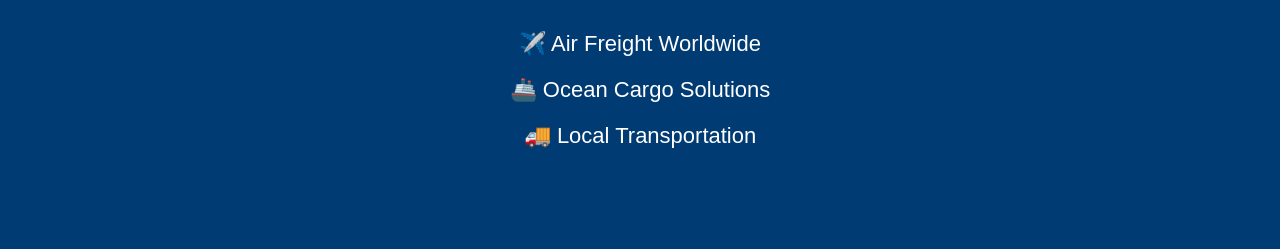
==== commit 5dcc594e: "Update index.html" ====
--- a/index.html
+++ b/index.html
@@ -787,6 +787,55 @@
 
 }
 
+.shipping-banner{
+    background:linear-gradient(135deg,#003b73,#0074d9);
+    color:white;
+    text-align:center;
+    padding:70px 20px;
+    width:100%;
+}
+
+.shipping-banner h2{
+    color:white;
+    font-size:38px;
+    margin-bottom:20px;
+}
+
+.shipping-banner p{
+    font-size:20px;
+    max-width:650px;
+    margin:0 auto 30px;
+    line-height:1.6;
+}
+
+.network-icons{
+    display:flex;
+    justify-content:center;
+    gap:25px;
+    flex-wrap:wrap;
+}
+
+.network-icons span{
+    background:white;
+    color:#003b73;
+    padding:15px 25px;
+    border-radius:12px;
+    font-weight:bold;
+}
+
+
+@media(max-width:600px){
+
+.shipping-banner h2{
+    font-size:30px;
+}
+
+.network-icons span{
+    width:90%;
+}
+
+}
+
 </style>
 
 </head>
@@ -896,6 +945,21 @@
 
 </section>
 
+<section class="shipping-banner">
+
+<h2>Global Shipping Network</h2>
+
+<p>
+Connecting businesses and individuals worldwide through reliable air, sea and land transportation.
+</p>
+
+<div class="network-icons">
+<span>✈️ Air Freight</span>
+<span>🚢 Ocean Cargo</span>
+<span>🚚 Land Transport</span>
+</div>
+
+</section>
 
 <section class="process">
 
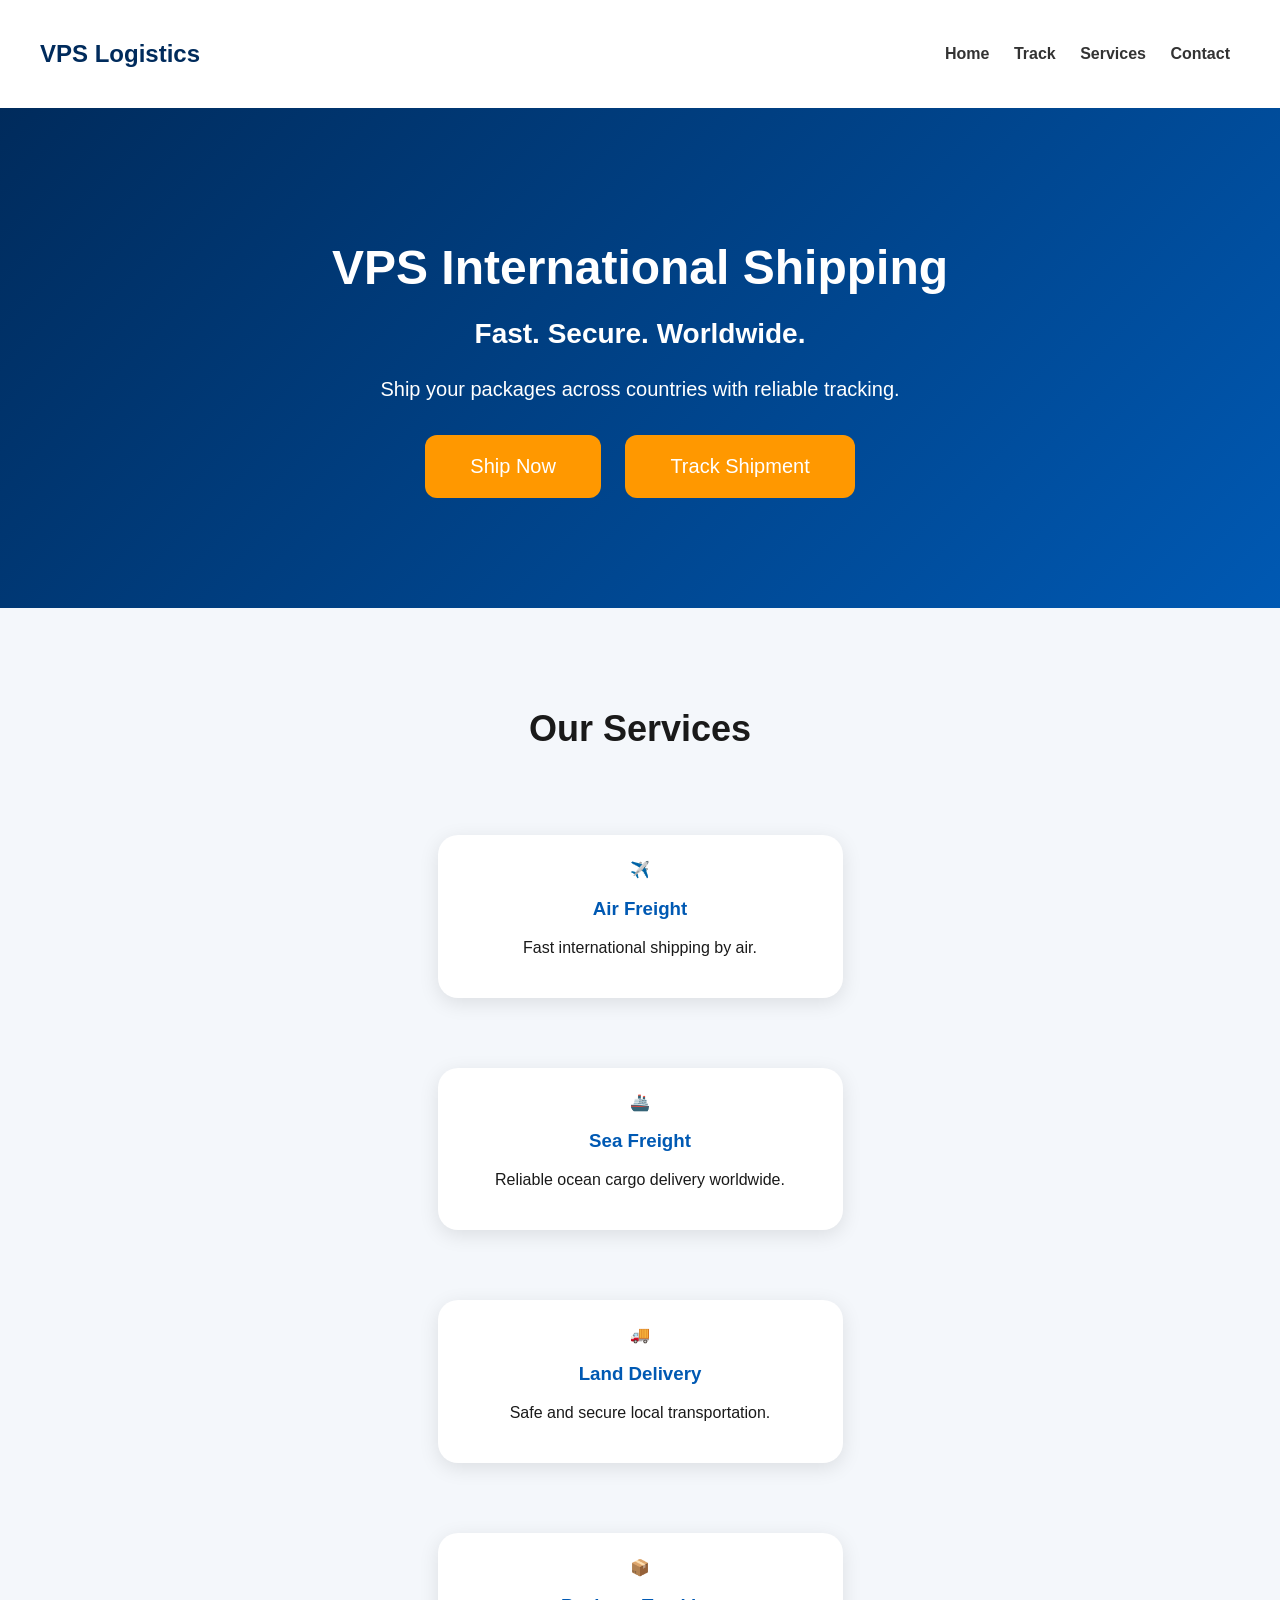
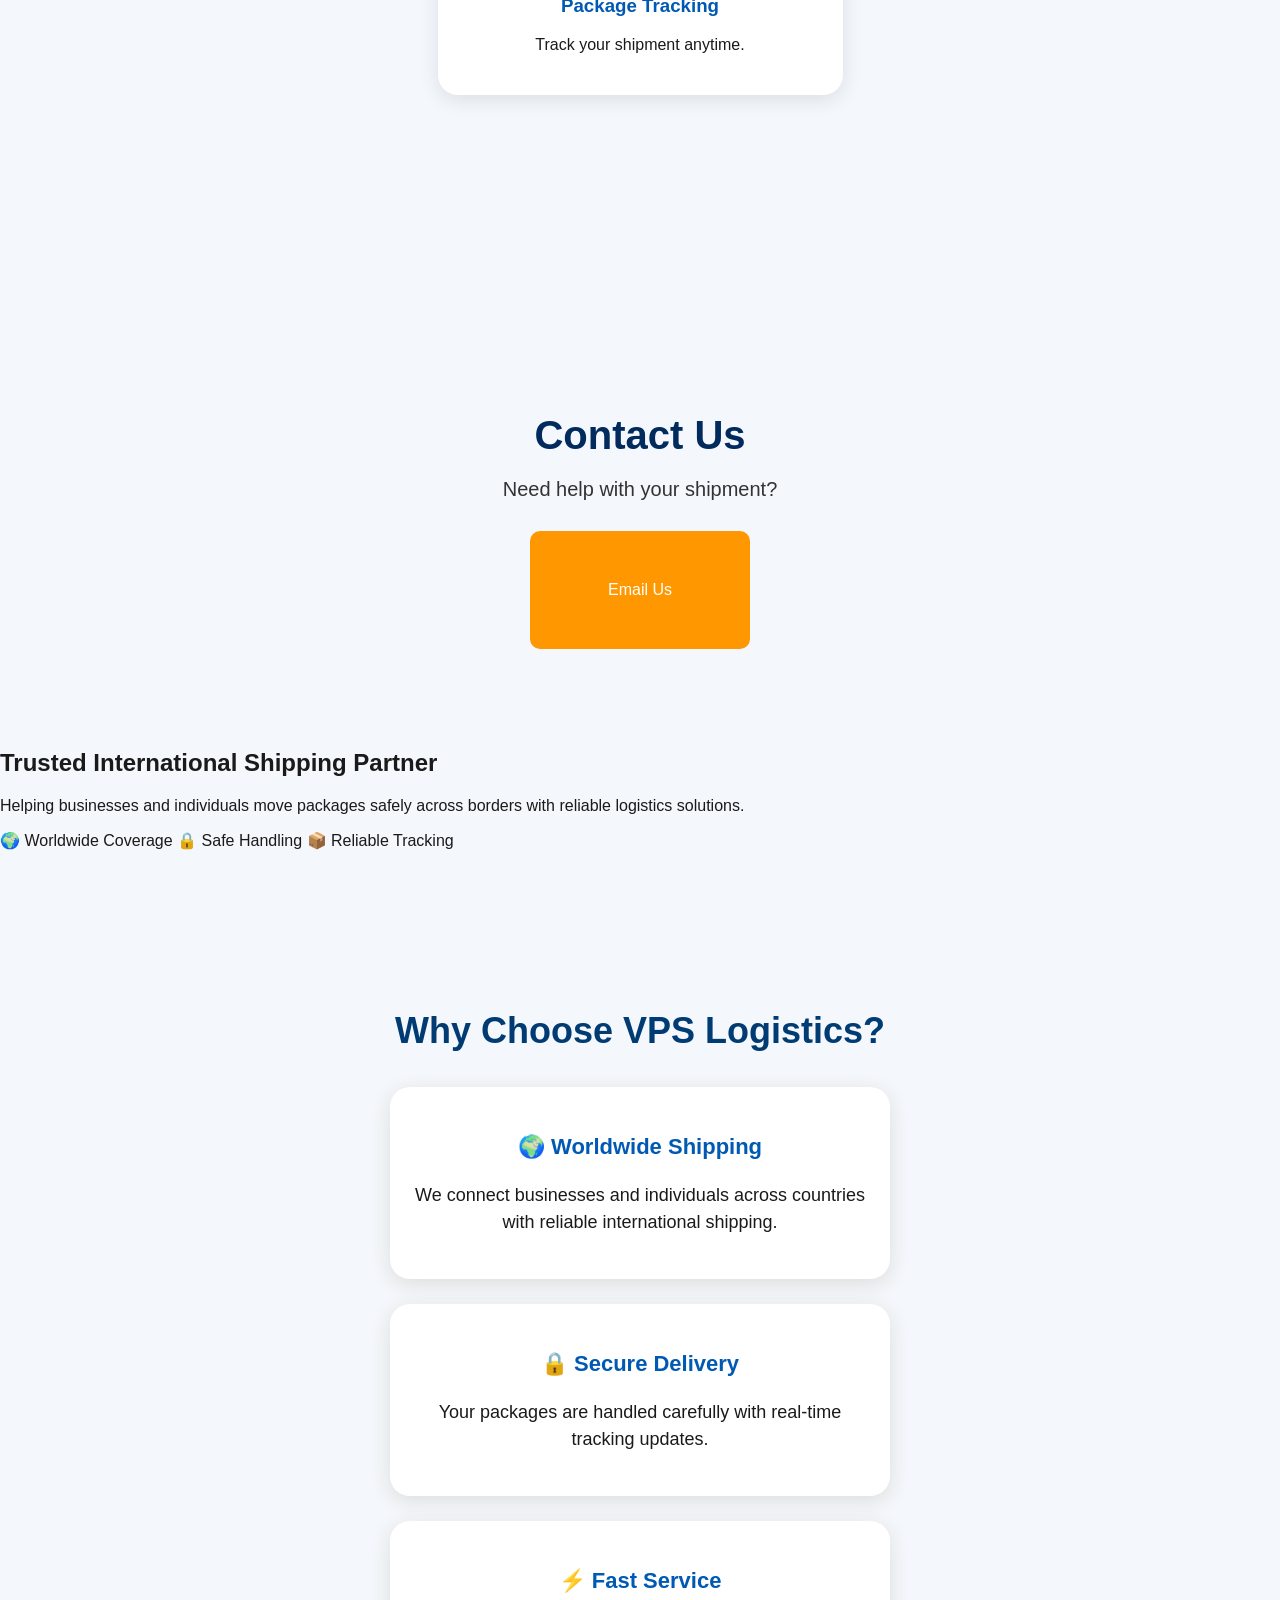
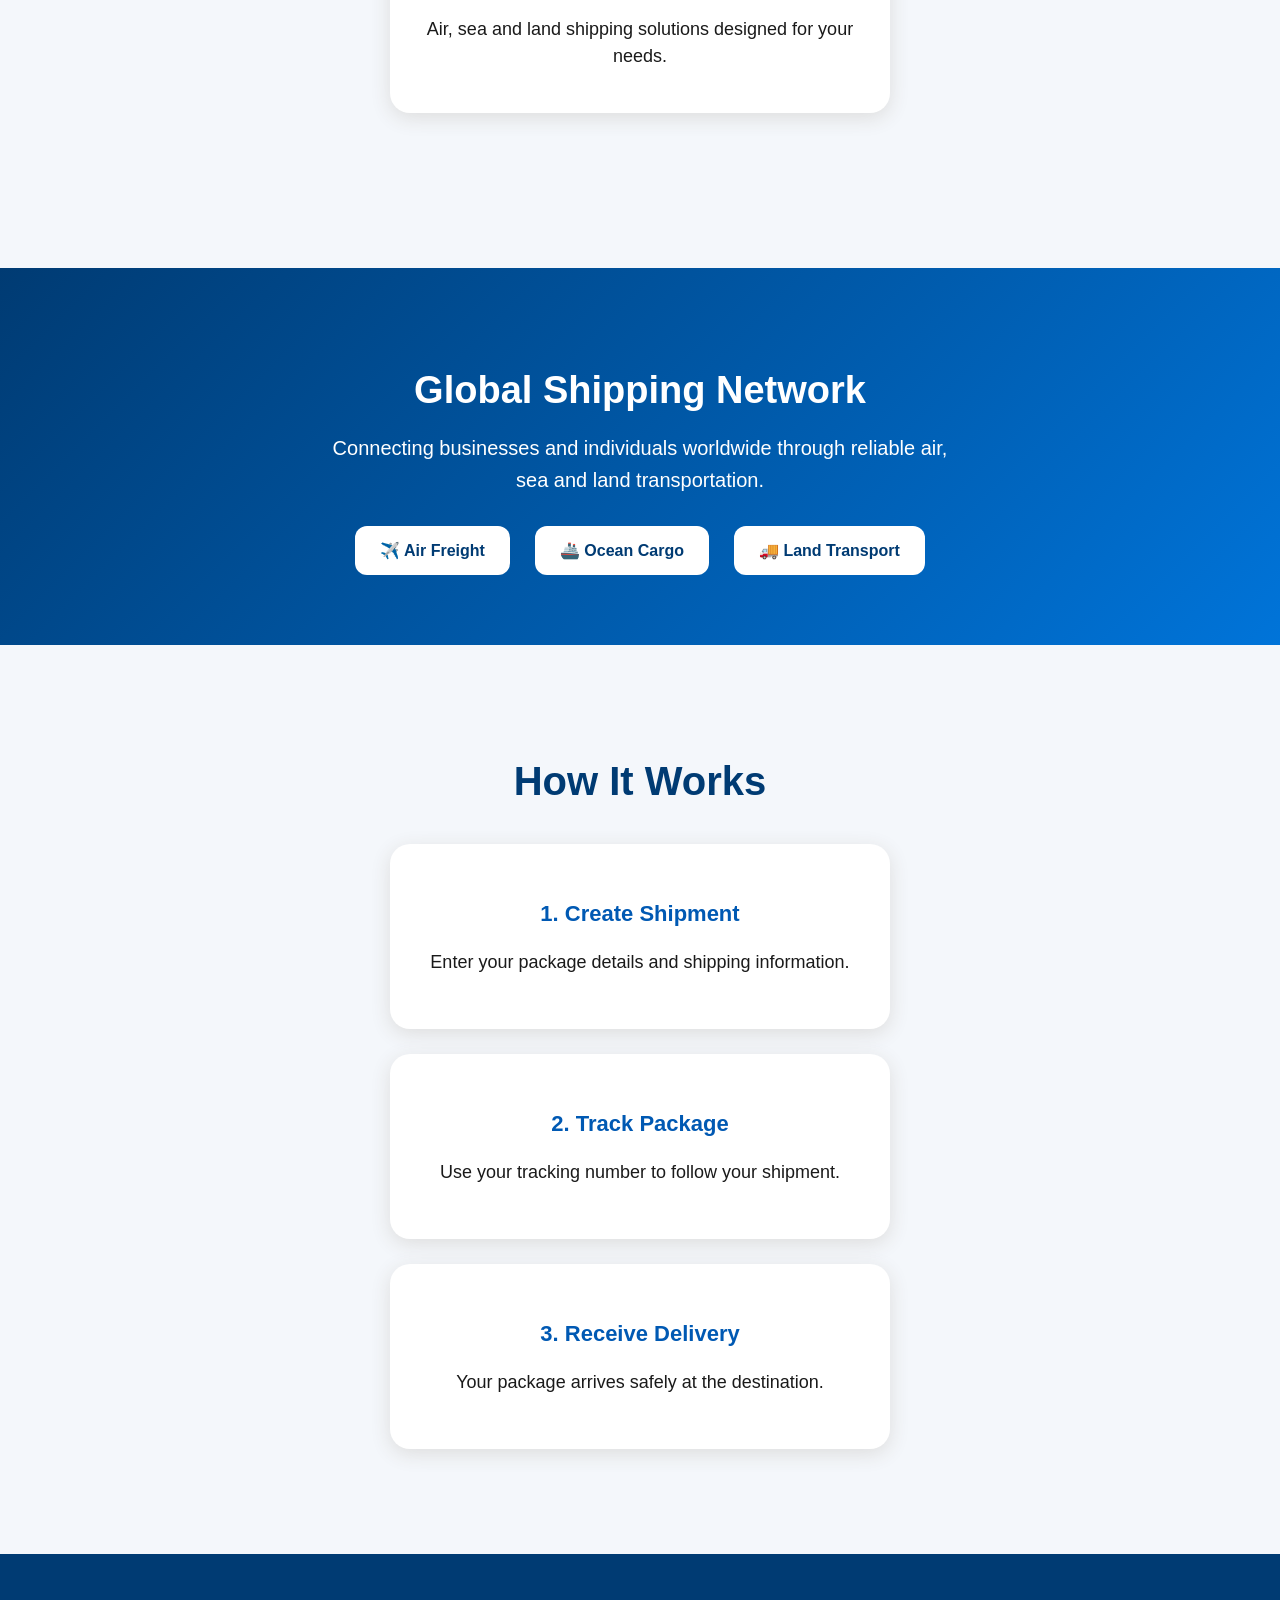
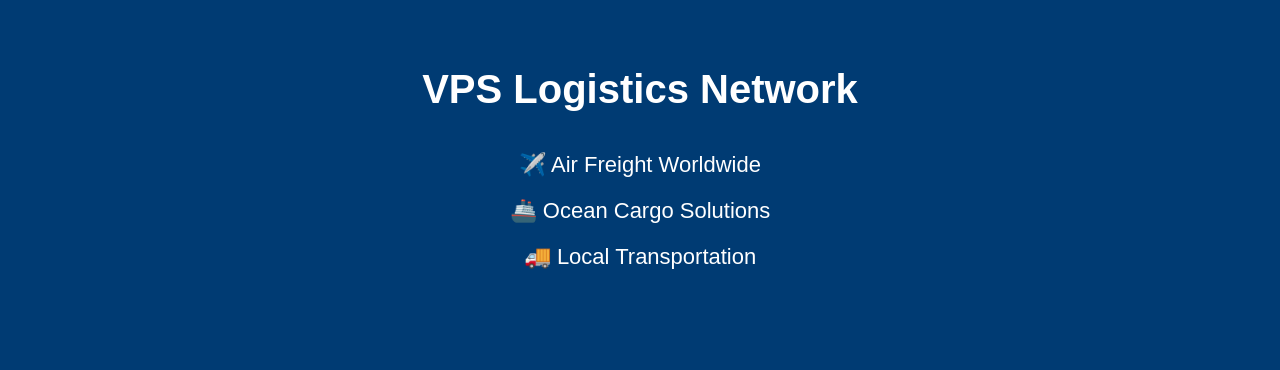
==== commit 33c25e37: "Update index.html" ====
--- a/index.html
+++ b/index.html
@@ -924,6 +924,24 @@
 
 </section>
 
+<section class="trust-banner">
+
+<h2>Trusted International Shipping Partner</h2>
+
+<p>
+Helping businesses and individuals move packages safely across borders with reliable logistics solutions.
+</p>
+
+<div class="trust-items">
+
+<span>🌍 Worldwide Coverage</span>
+<span>🔒 Safe Handling</span>
+<span>📦 Reliable Tracking</span>
+
+</div>
+
+</section>
+
 <section class="why">
 
 <h2>Why Choose VPS Logistics?</h2>
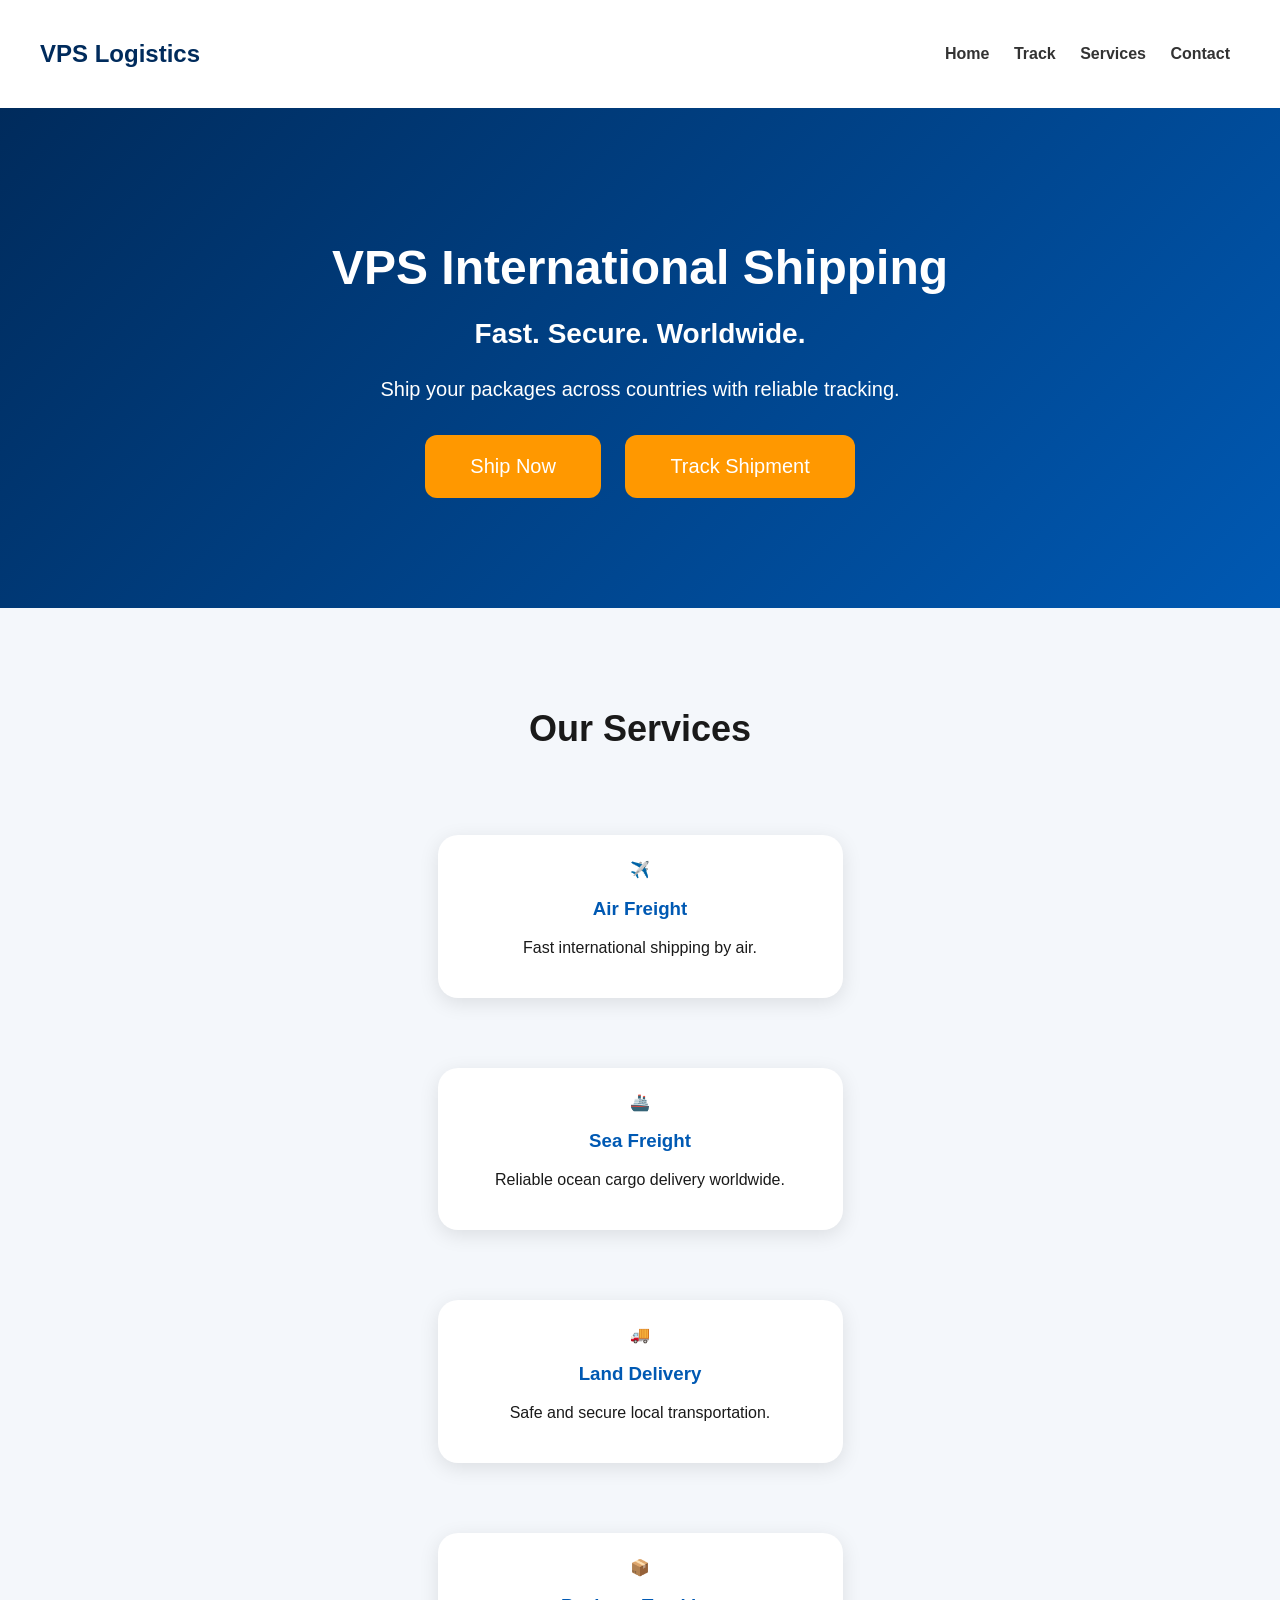
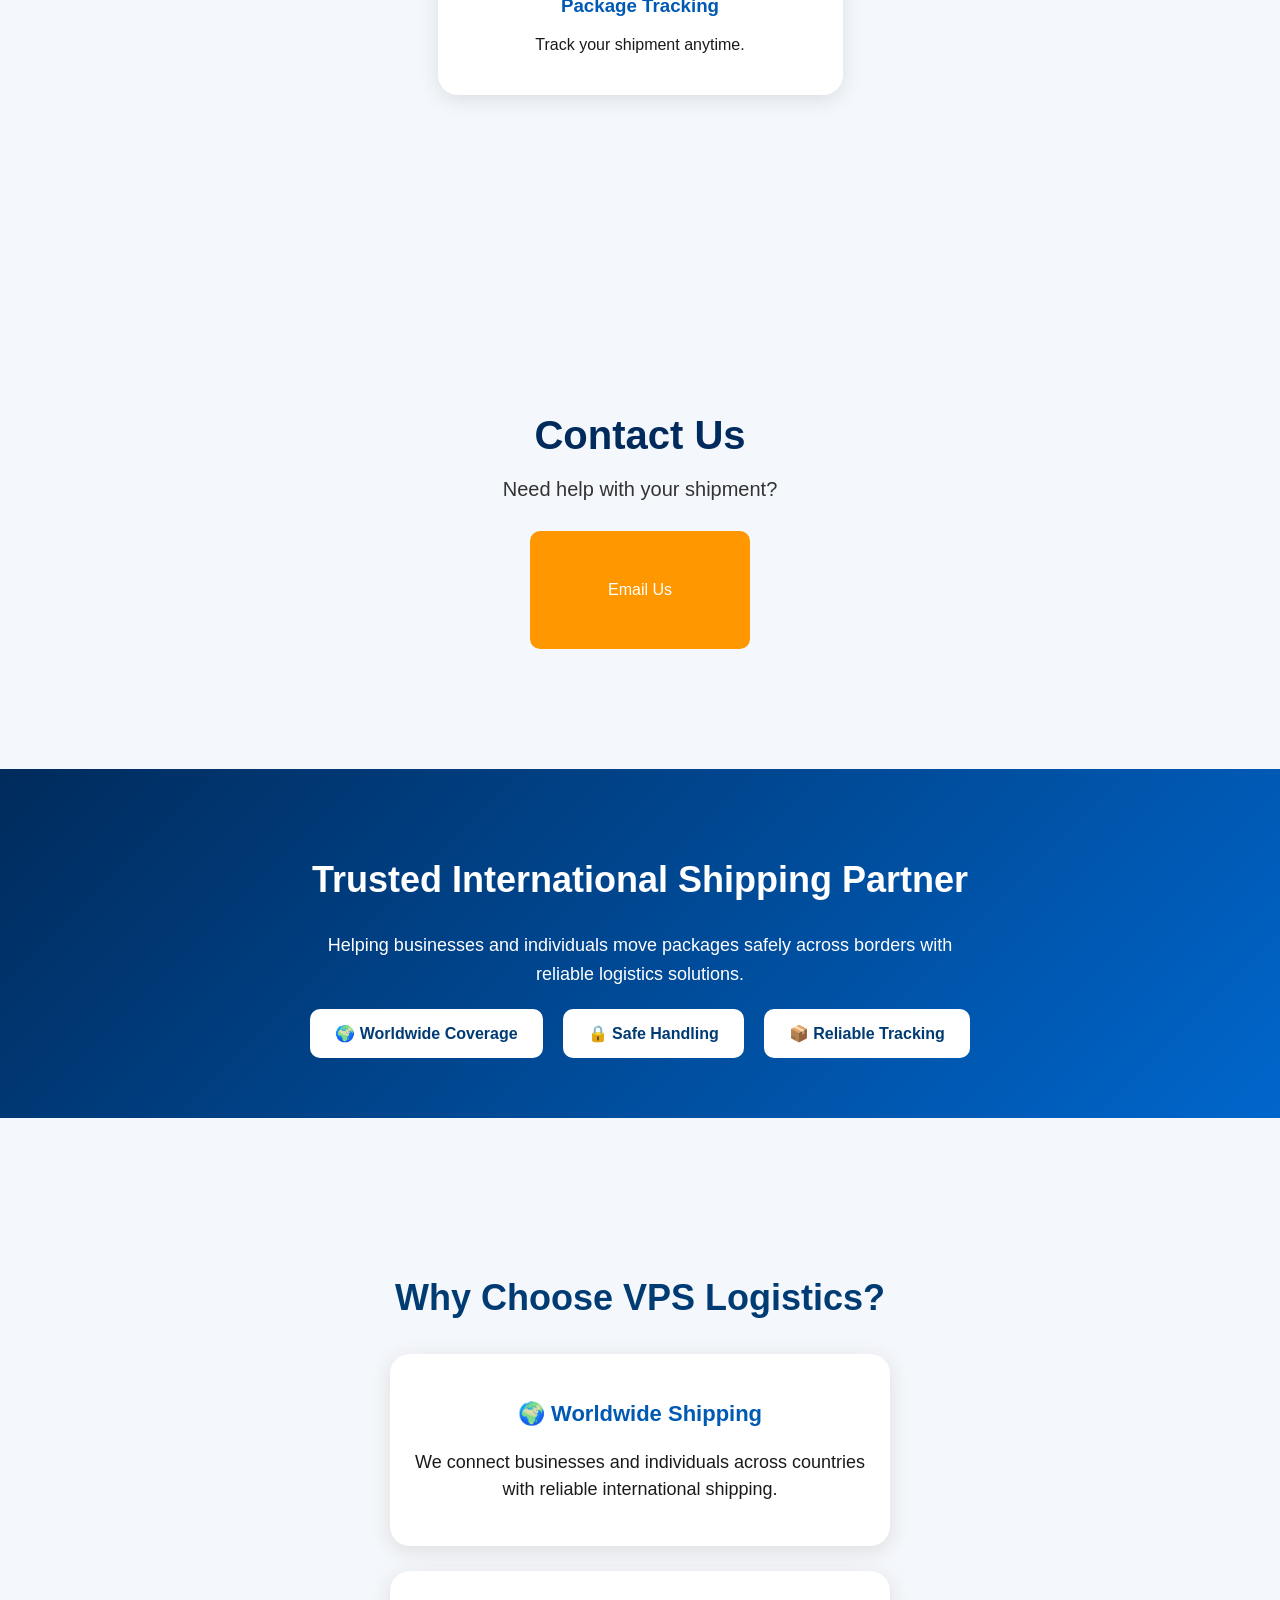
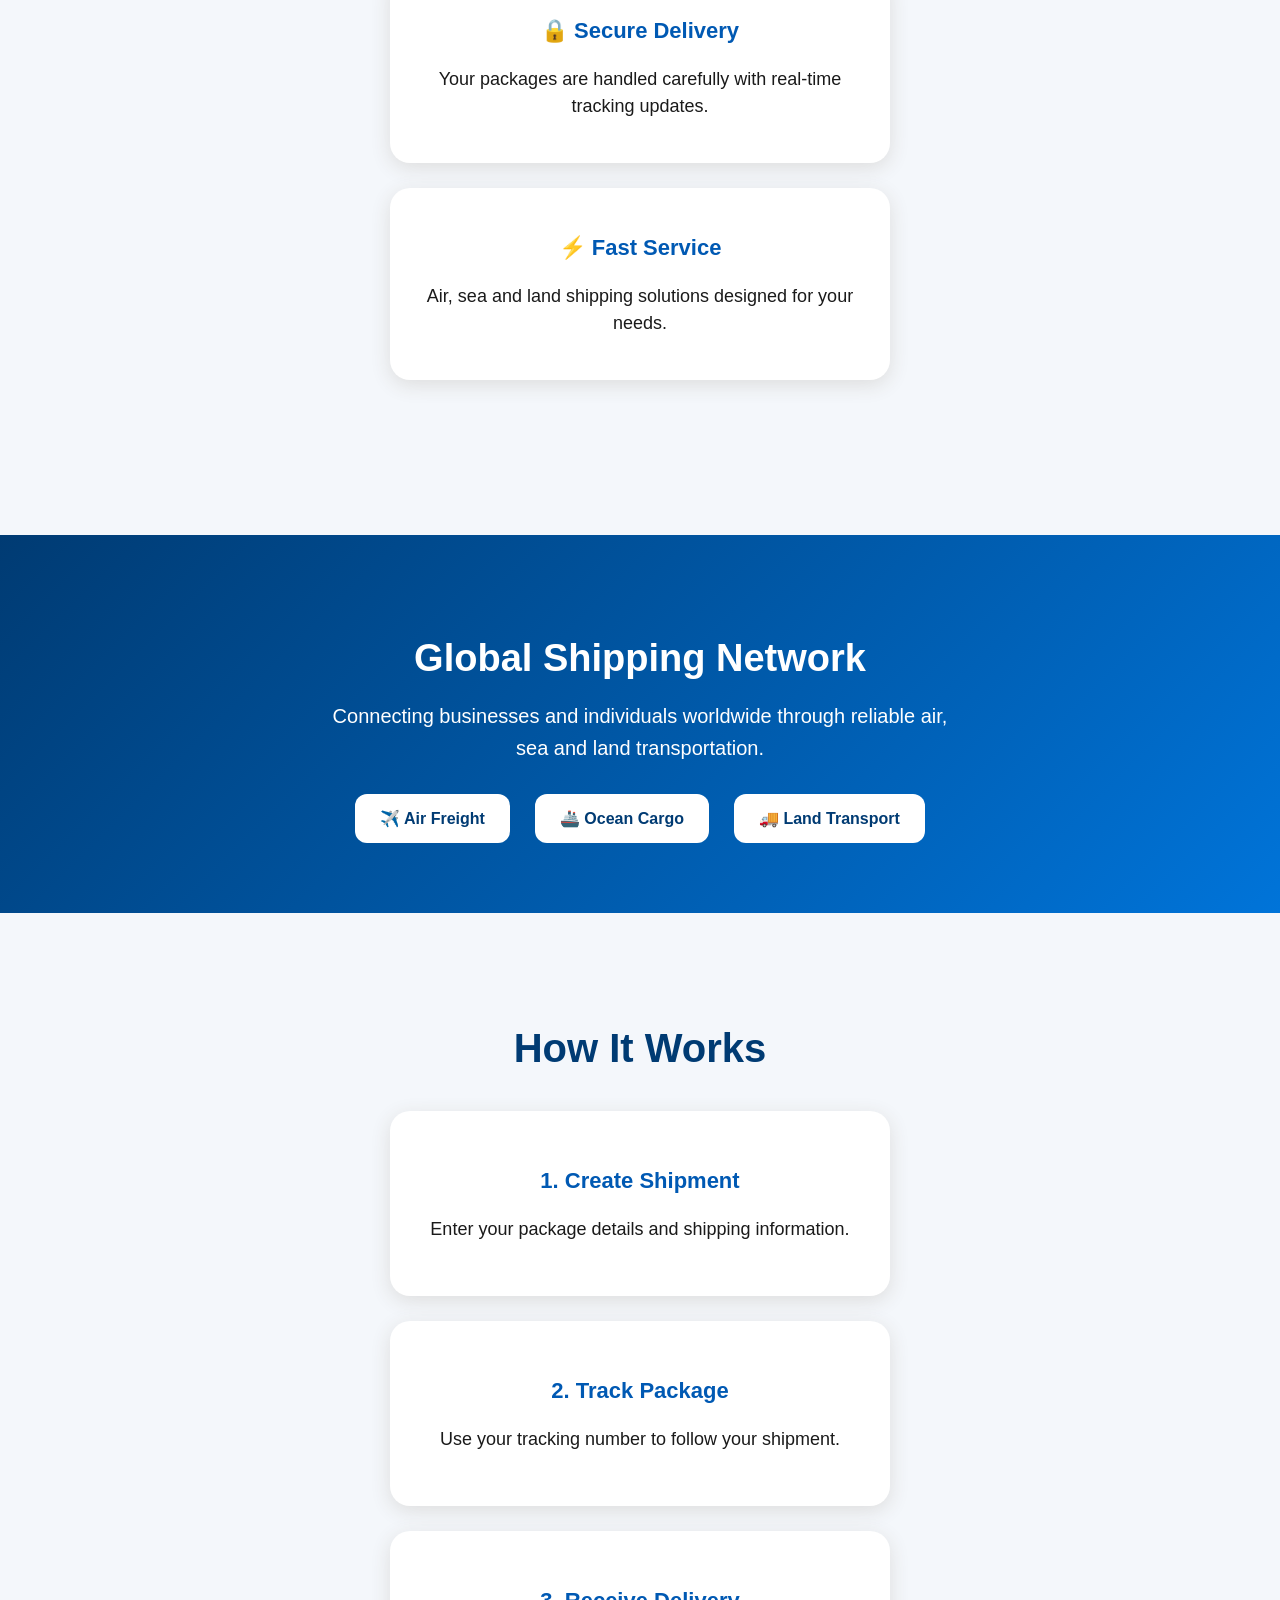
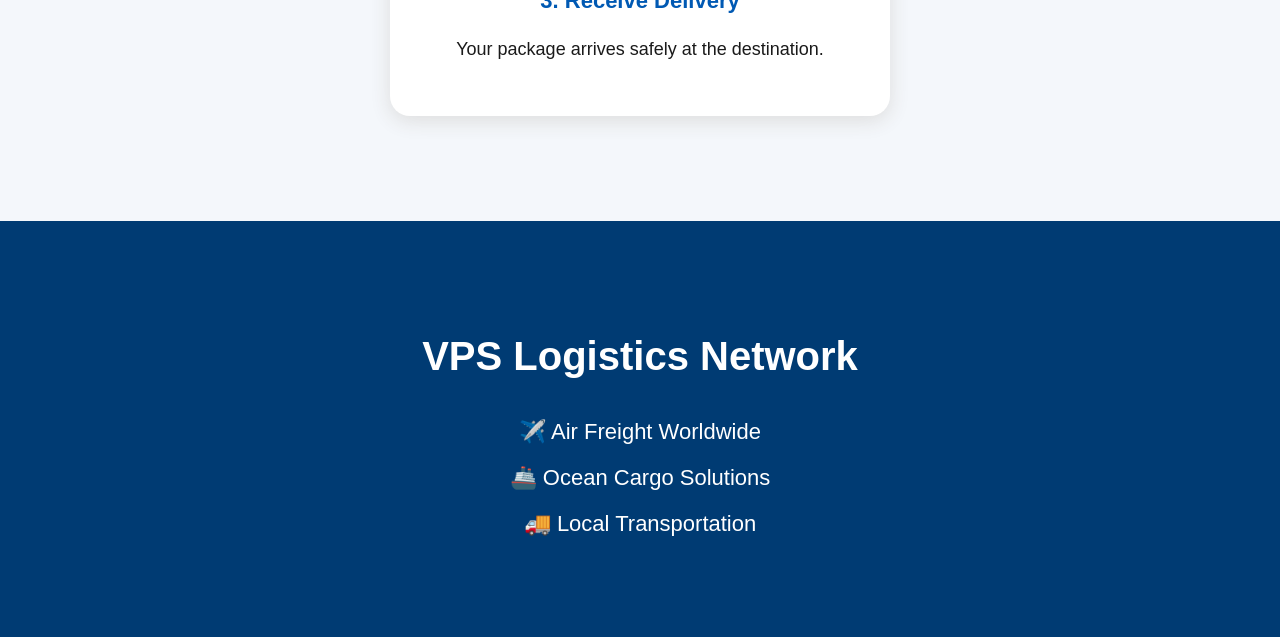
==== commit 8afa8eb2: "Update index.html" ====
--- a/index.html
+++ b/index.html
@@ -787,6 +787,54 @@
 
 }
 
+.trust-banner{
+    background:linear-gradient(135deg,#002b5c,#0066cc);
+    color:white;
+    text-align:center;
+    padding:60px 20px;
+    margin:40px 0;
+}
+
+.trust-banner h2{
+    color:white;
+    font-size:36px;
+}
+
+.trust-banner p{
+    max-width:650px;
+    margin:20px auto;
+    font-size:18px;
+    line-height:1.6;
+}
+
+.trust-items{
+    display:flex;
+    justify-content:center;
+    gap:20px;
+    flex-wrap:wrap;
+}
+
+.trust-items span{
+    background:white;
+    color:#003b73;
+    padding:15px 25px;
+    border-radius:10px;
+    font-weight:bold;
+}
+
+
+@media(max-width:600px){
+
+.trust-banner h2{
+    font-size:28px;
+}
+
+.trust-items span{
+    width:90%;
+}
+
+}
+
 .shipping-banner{
     background:linear-gradient(135deg,#003b73,#0074d9);
     color:white;
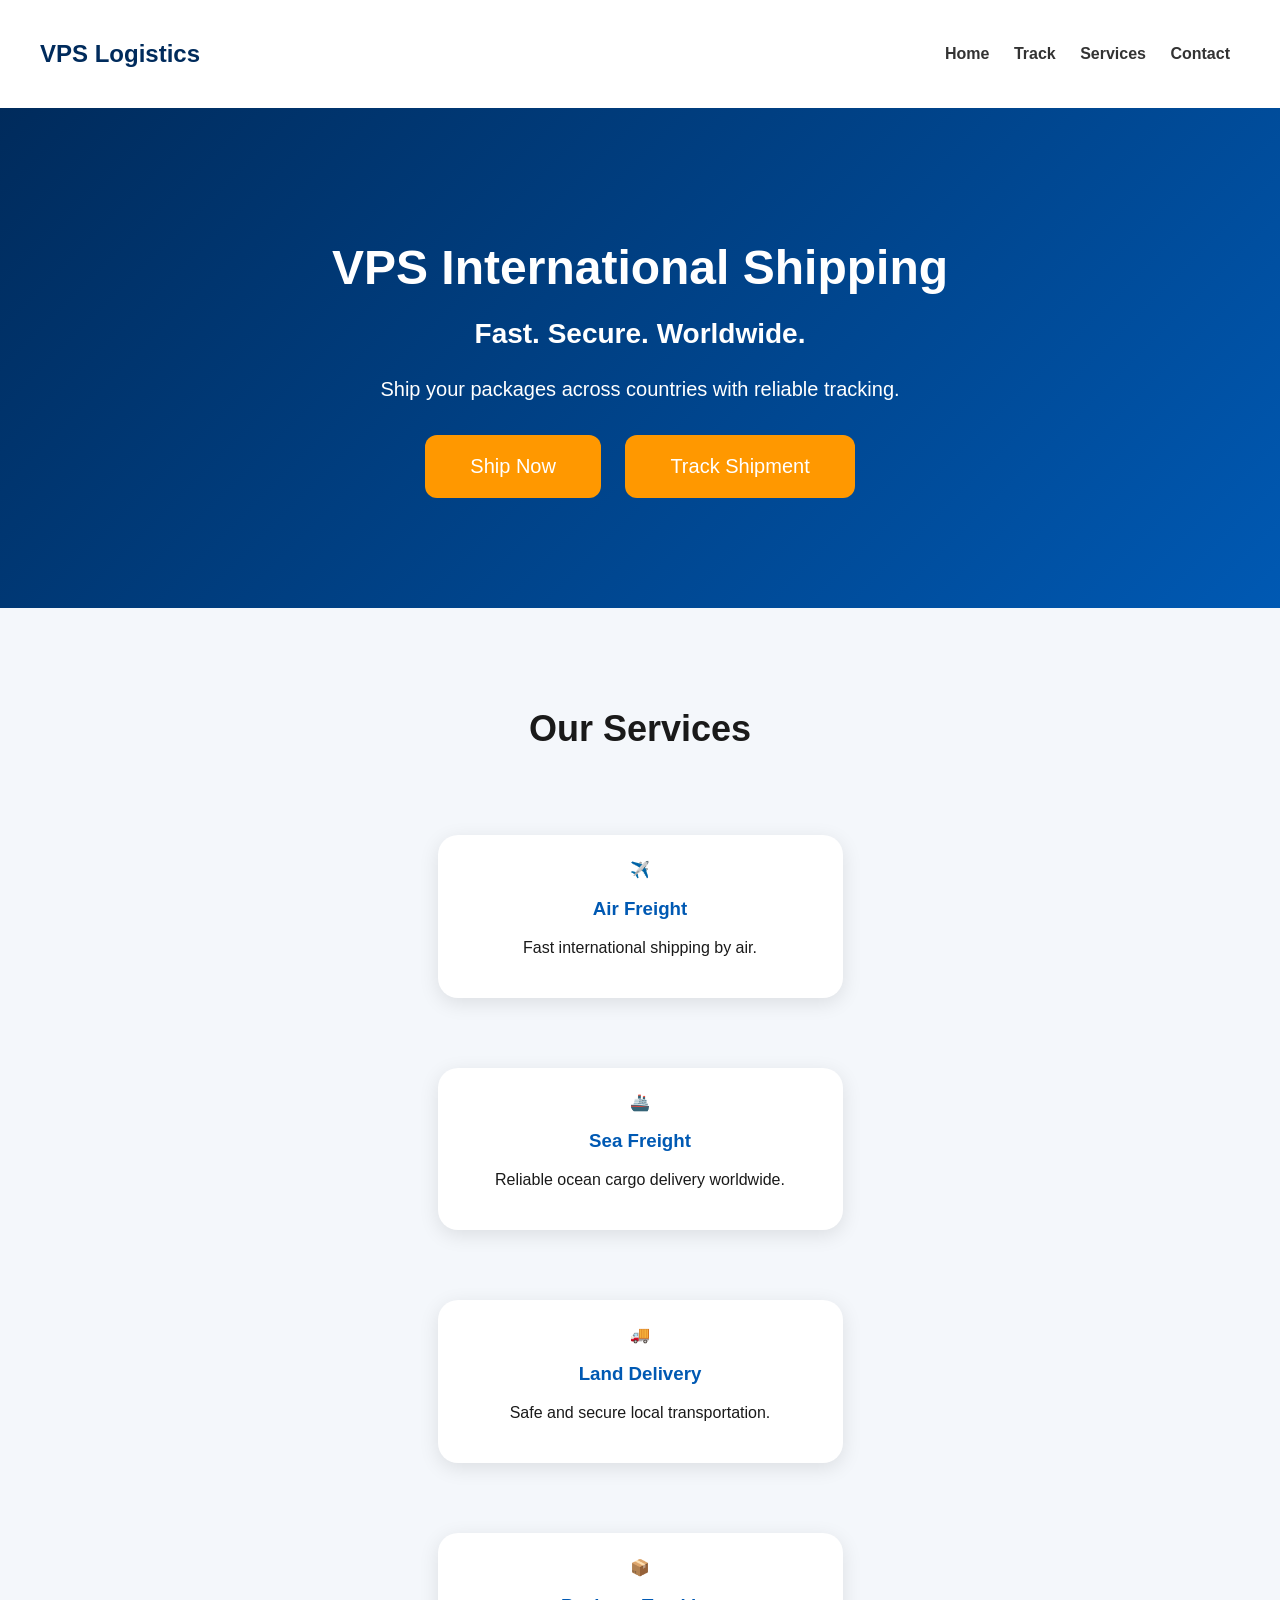
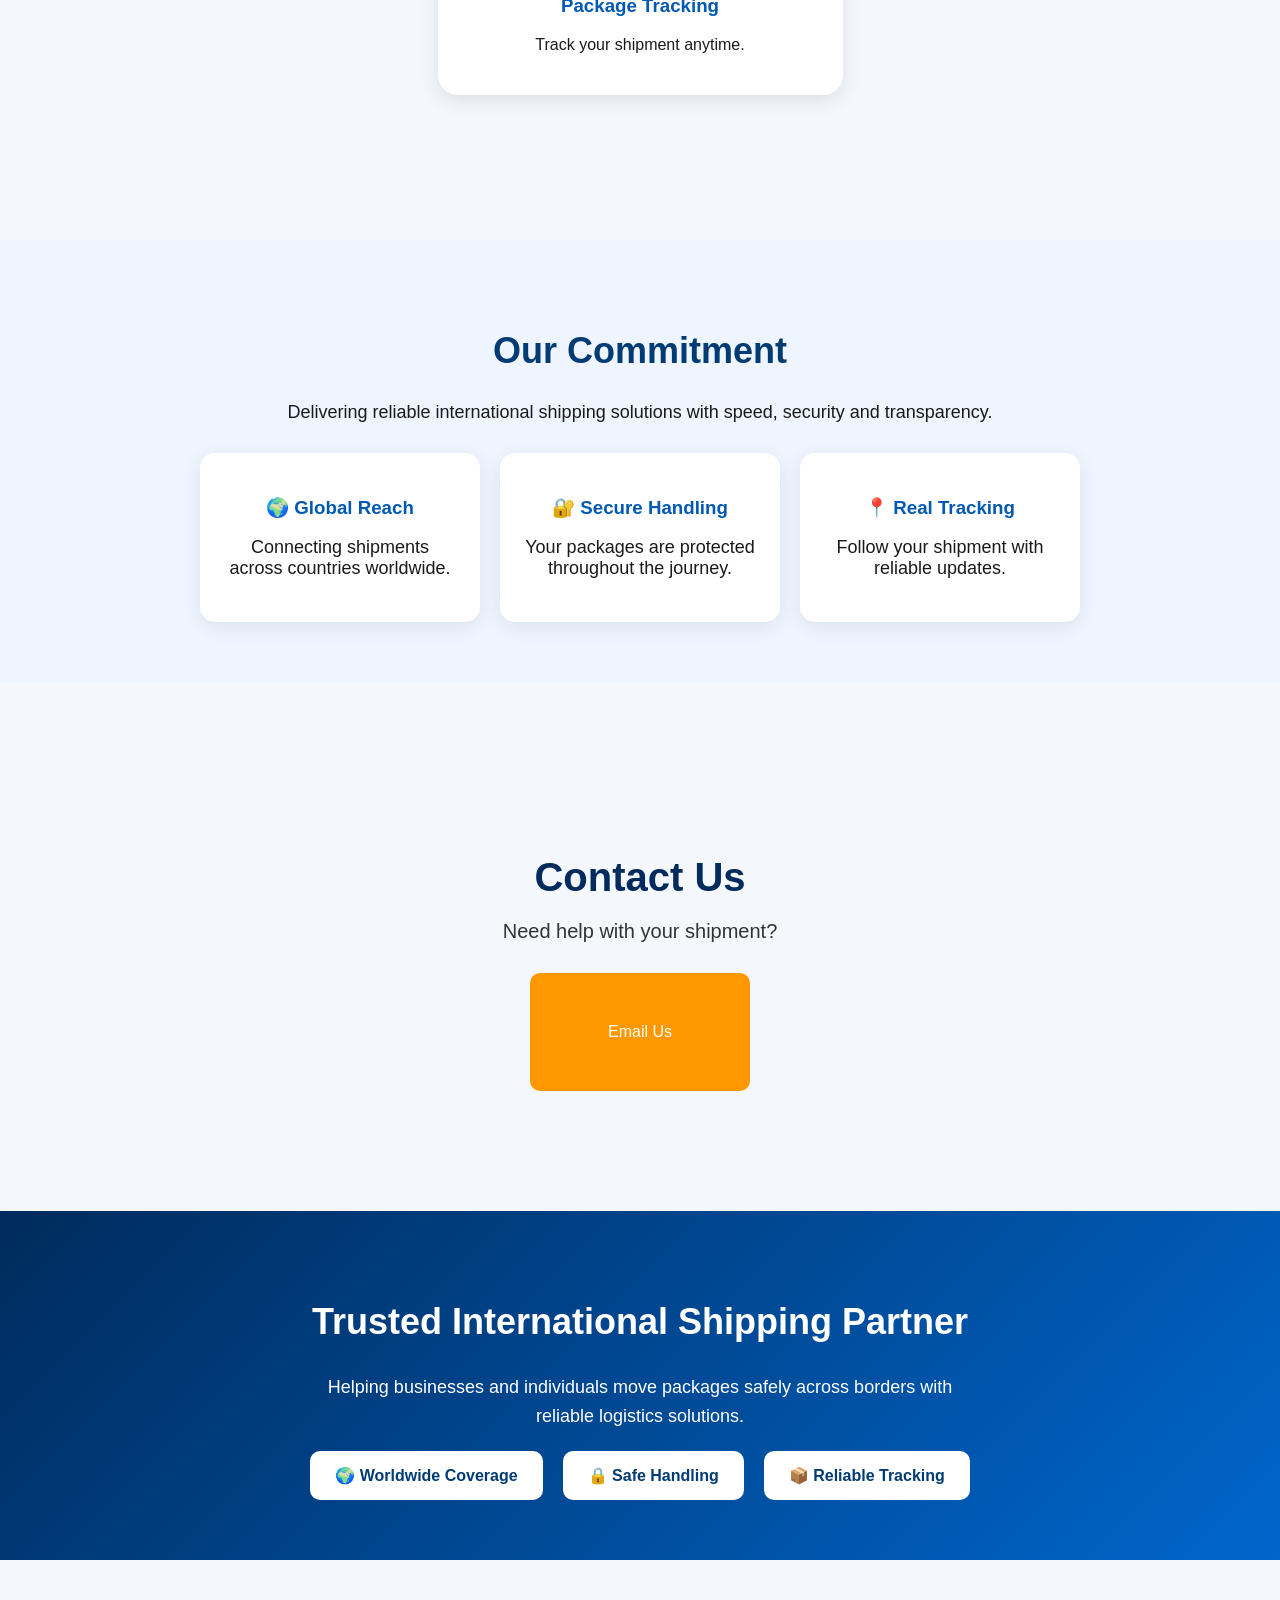
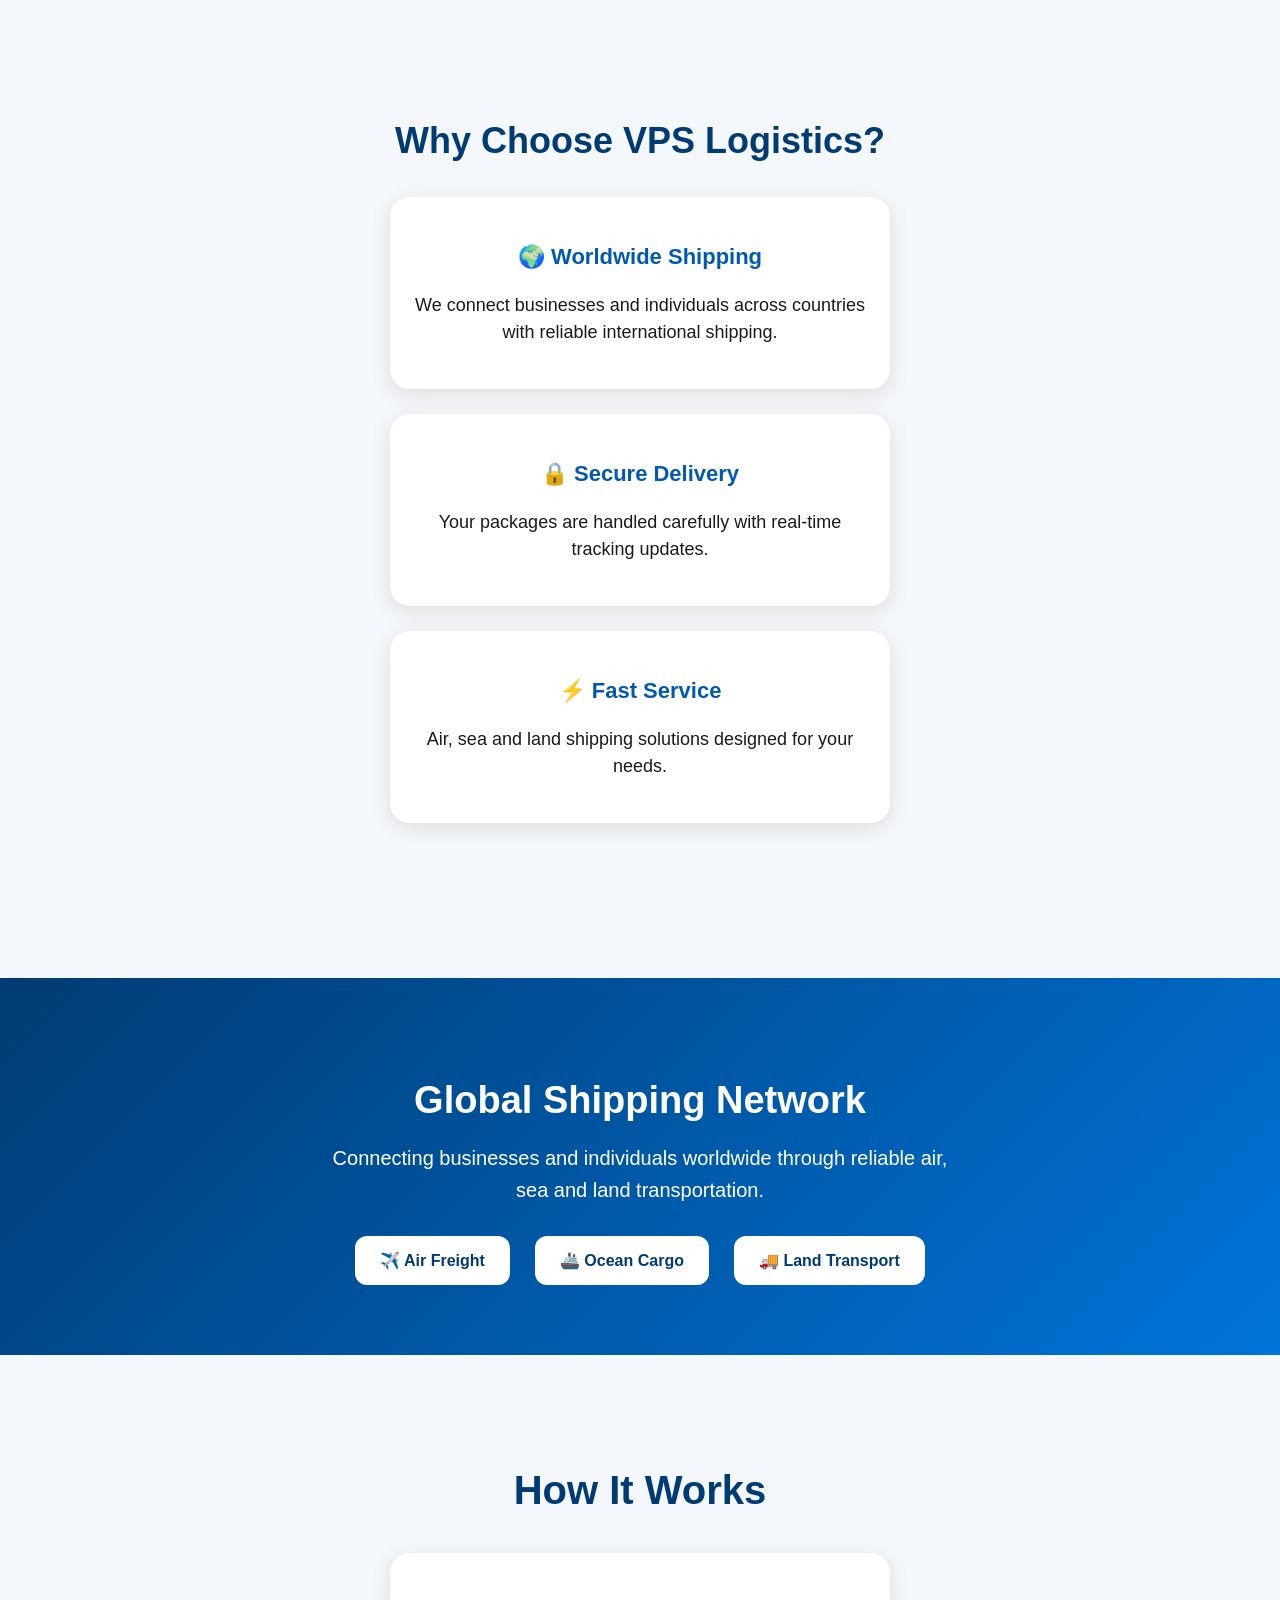
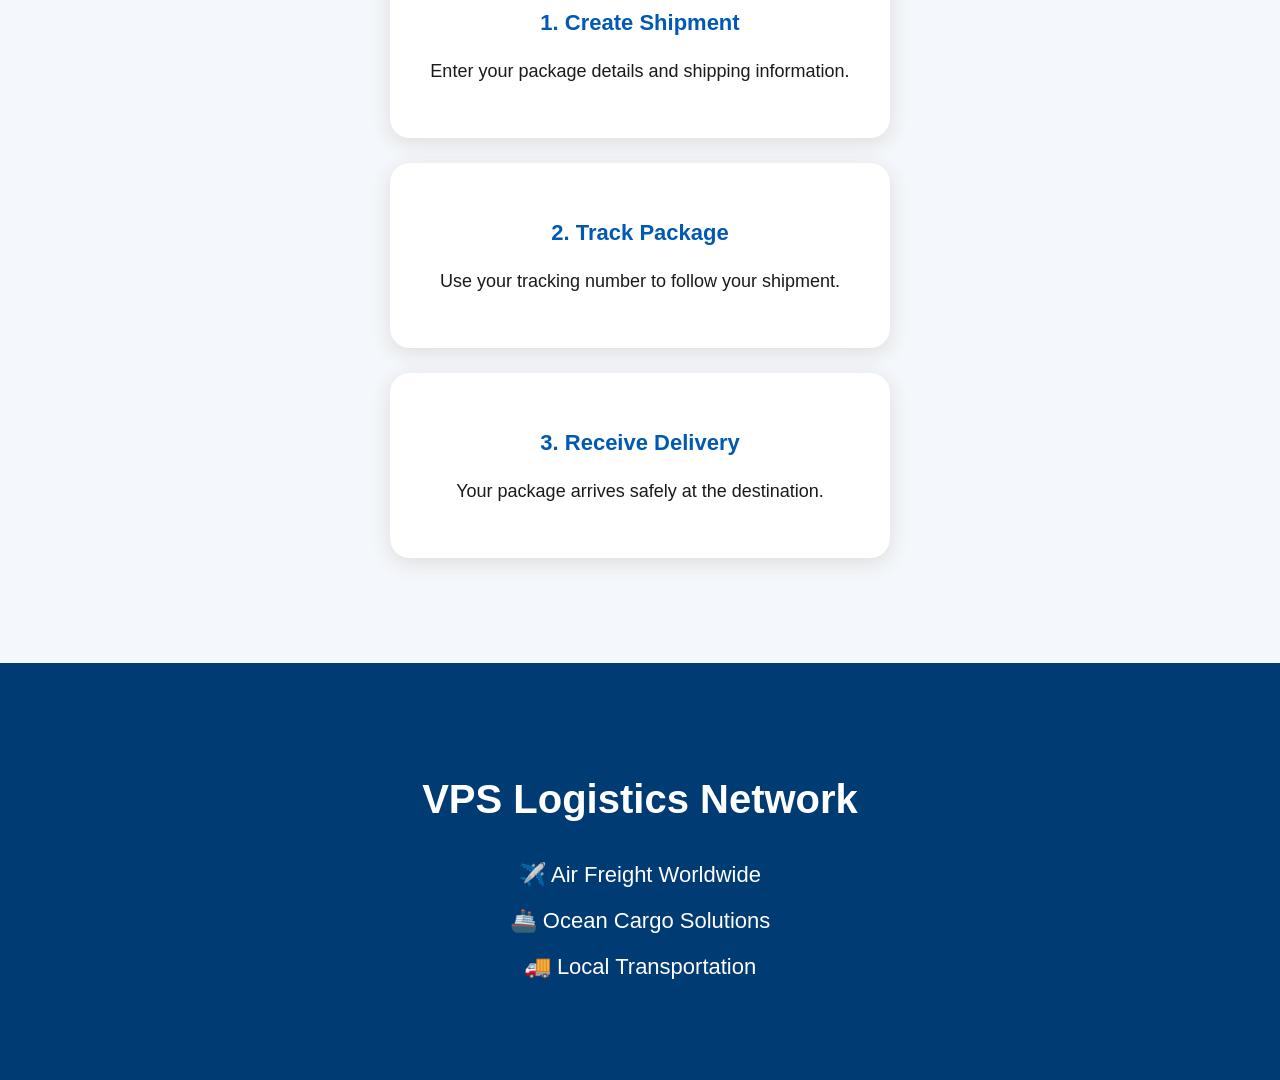
==== commit 9598489e: "Update index.html" ====
--- a/index.html
+++ b/index.html
@@ -835,6 +835,54 @@
 
 }
 
+#commitment{
+    background:#eef5ff;
+    text-align:center;
+    padding:60px 20px;
+}
+
+#commitment h2{
+    color:#003b73;
+    font-size:36px;
+}
+
+#commitment p{
+    font-size:18px;
+}
+
+.commitment-box{
+    display:flex;
+    justify-content:center;
+    gap:20px;
+    flex-wrap:wrap;
+    margin-top:30px;
+}
+
+.commitment-box div{
+    background:white;
+    width:280px;
+    padding:25px;
+    border-radius:15px;
+    box-shadow:0 5px 20px rgba(0,0,0,0.08);
+}
+
+.commitment-box h3{
+    color:#0059b3;
+}
+
+
+@media(max-width:600px){
+
+#commitment h2{
+    font-size:30px;
+}
+
+.commitment-box div{
+    width:90%;
+}
+
+}
+
 .shipping-banner{
     background:linear-gradient(135deg,#003b73,#0074d9);
     color:white;
@@ -960,6 +1008,34 @@
 
 </section>
 
+<section id="commitment">
+
+<h2>Our Commitment</h2>
+
+<p>
+Delivering reliable international shipping solutions with speed, security and transparency.
+</p>
+
+<div class="commitment-box">
+
+<div>
+<h3>🌍 Global Reach</h3>
+<p>Connecting shipments across countries worldwide.</p>
+</div>
+
+<div>
+<h3>🔐 Secure Handling</h3>
+<p>Your packages are protected throughout the journey.</p>
+</div>
+
+<div>
+<h3>📍 Real Tracking</h3>
+<p>Follow your shipment with reliable updates.</p>
+</div>
+
+</div>
+
+</section>
 
 <section id="contact">
 <h2>Contact Us</h2>
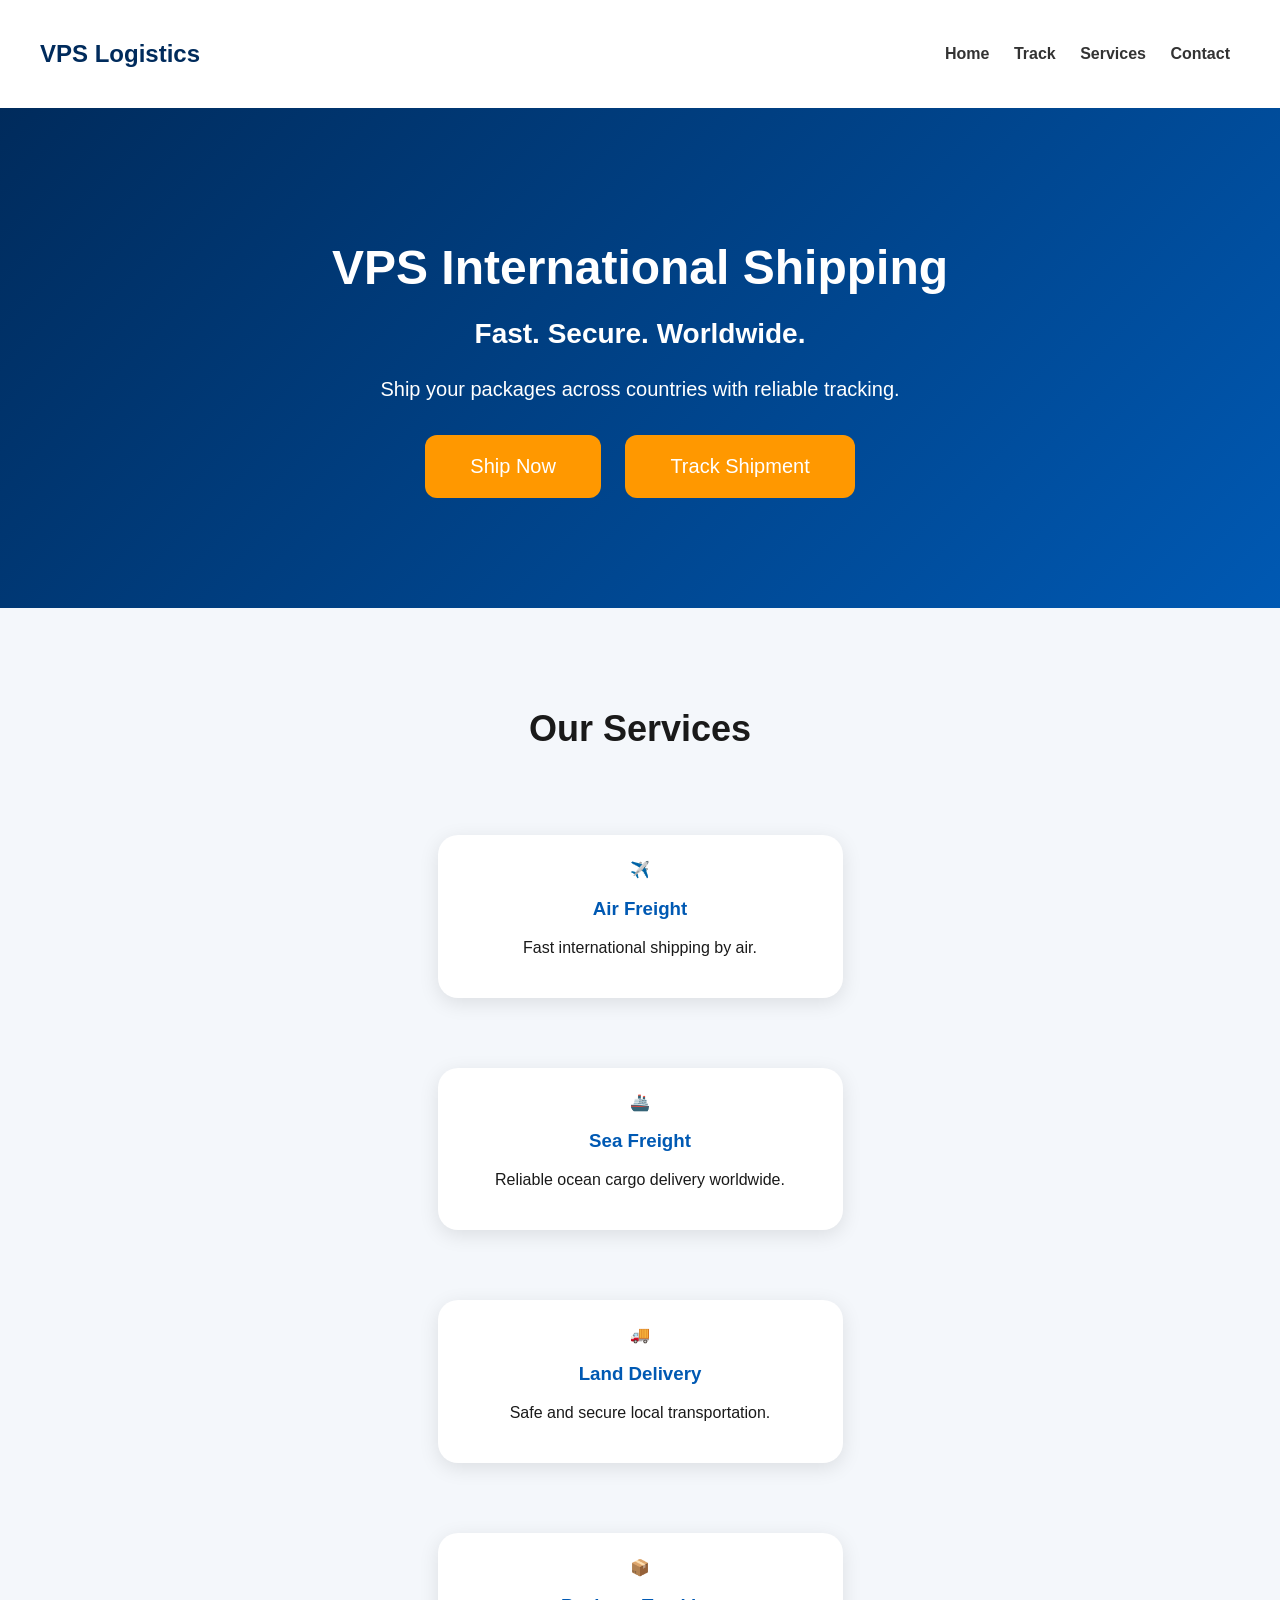
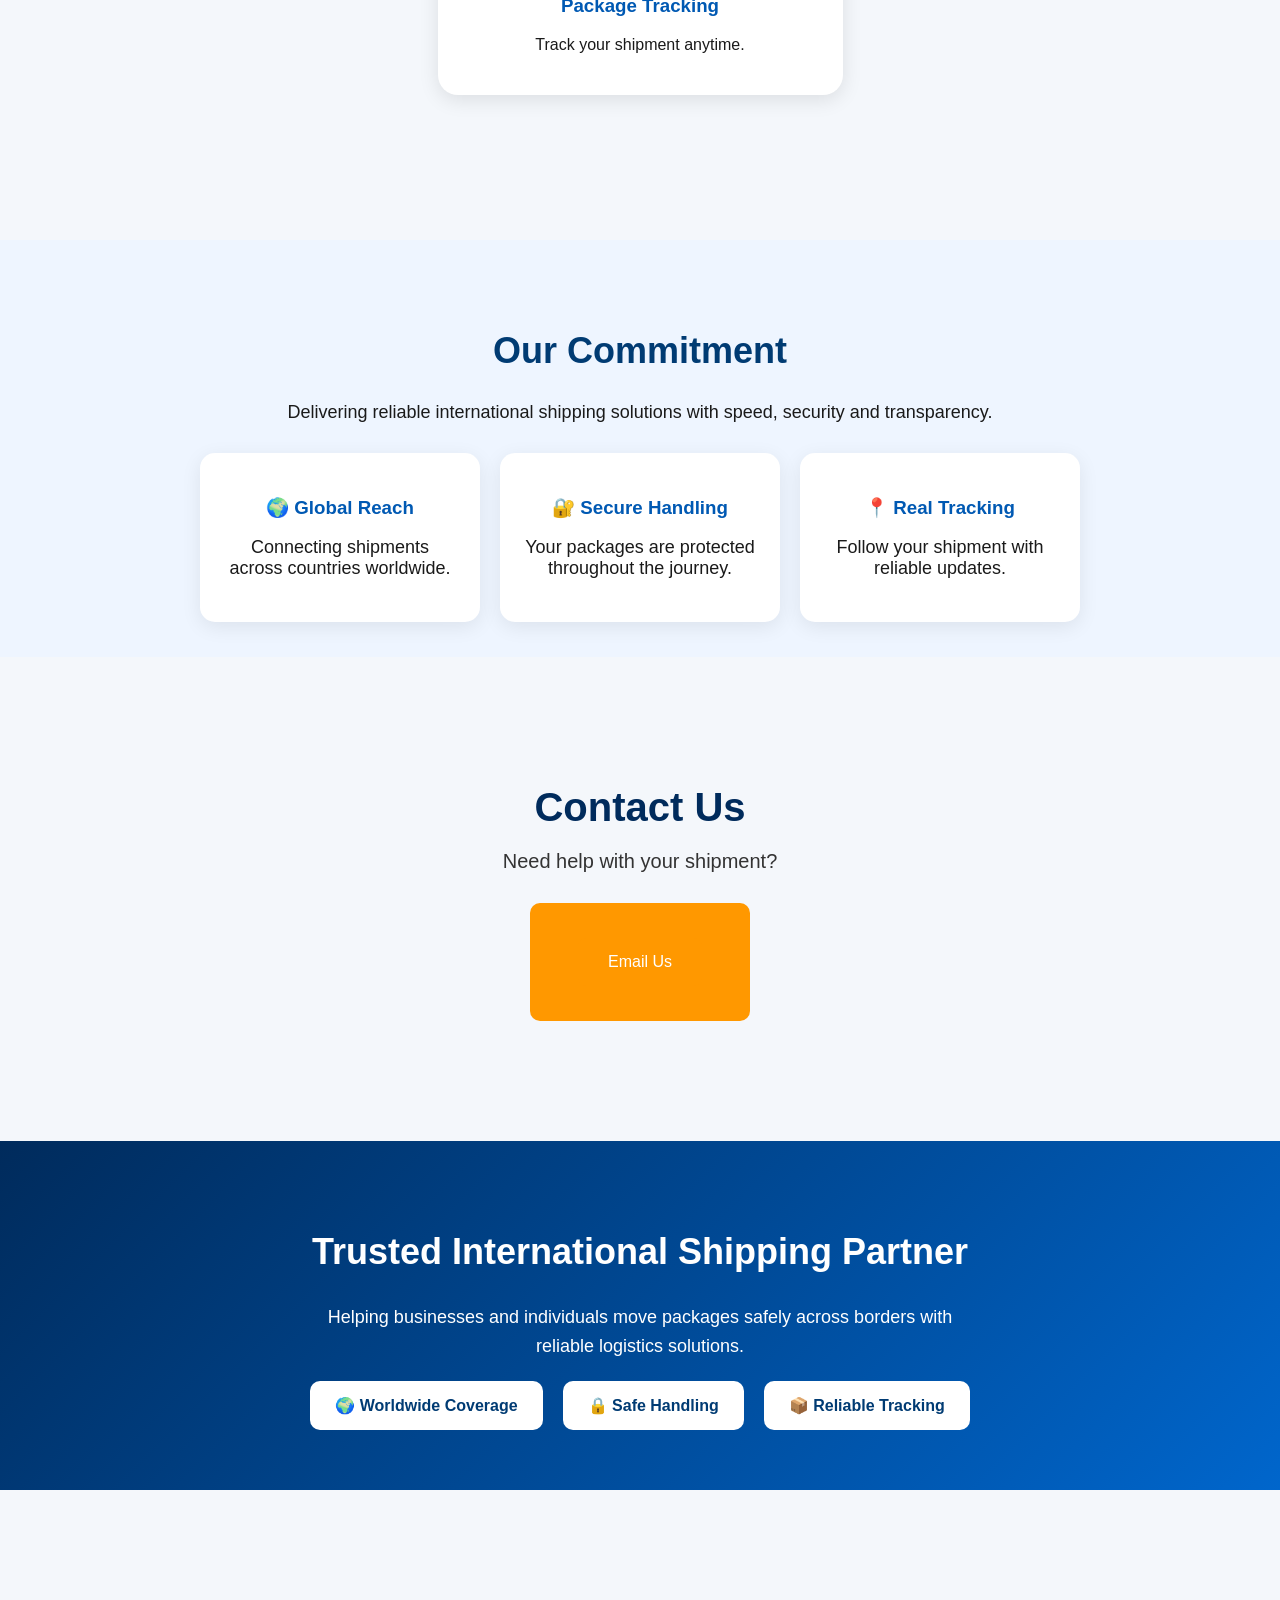
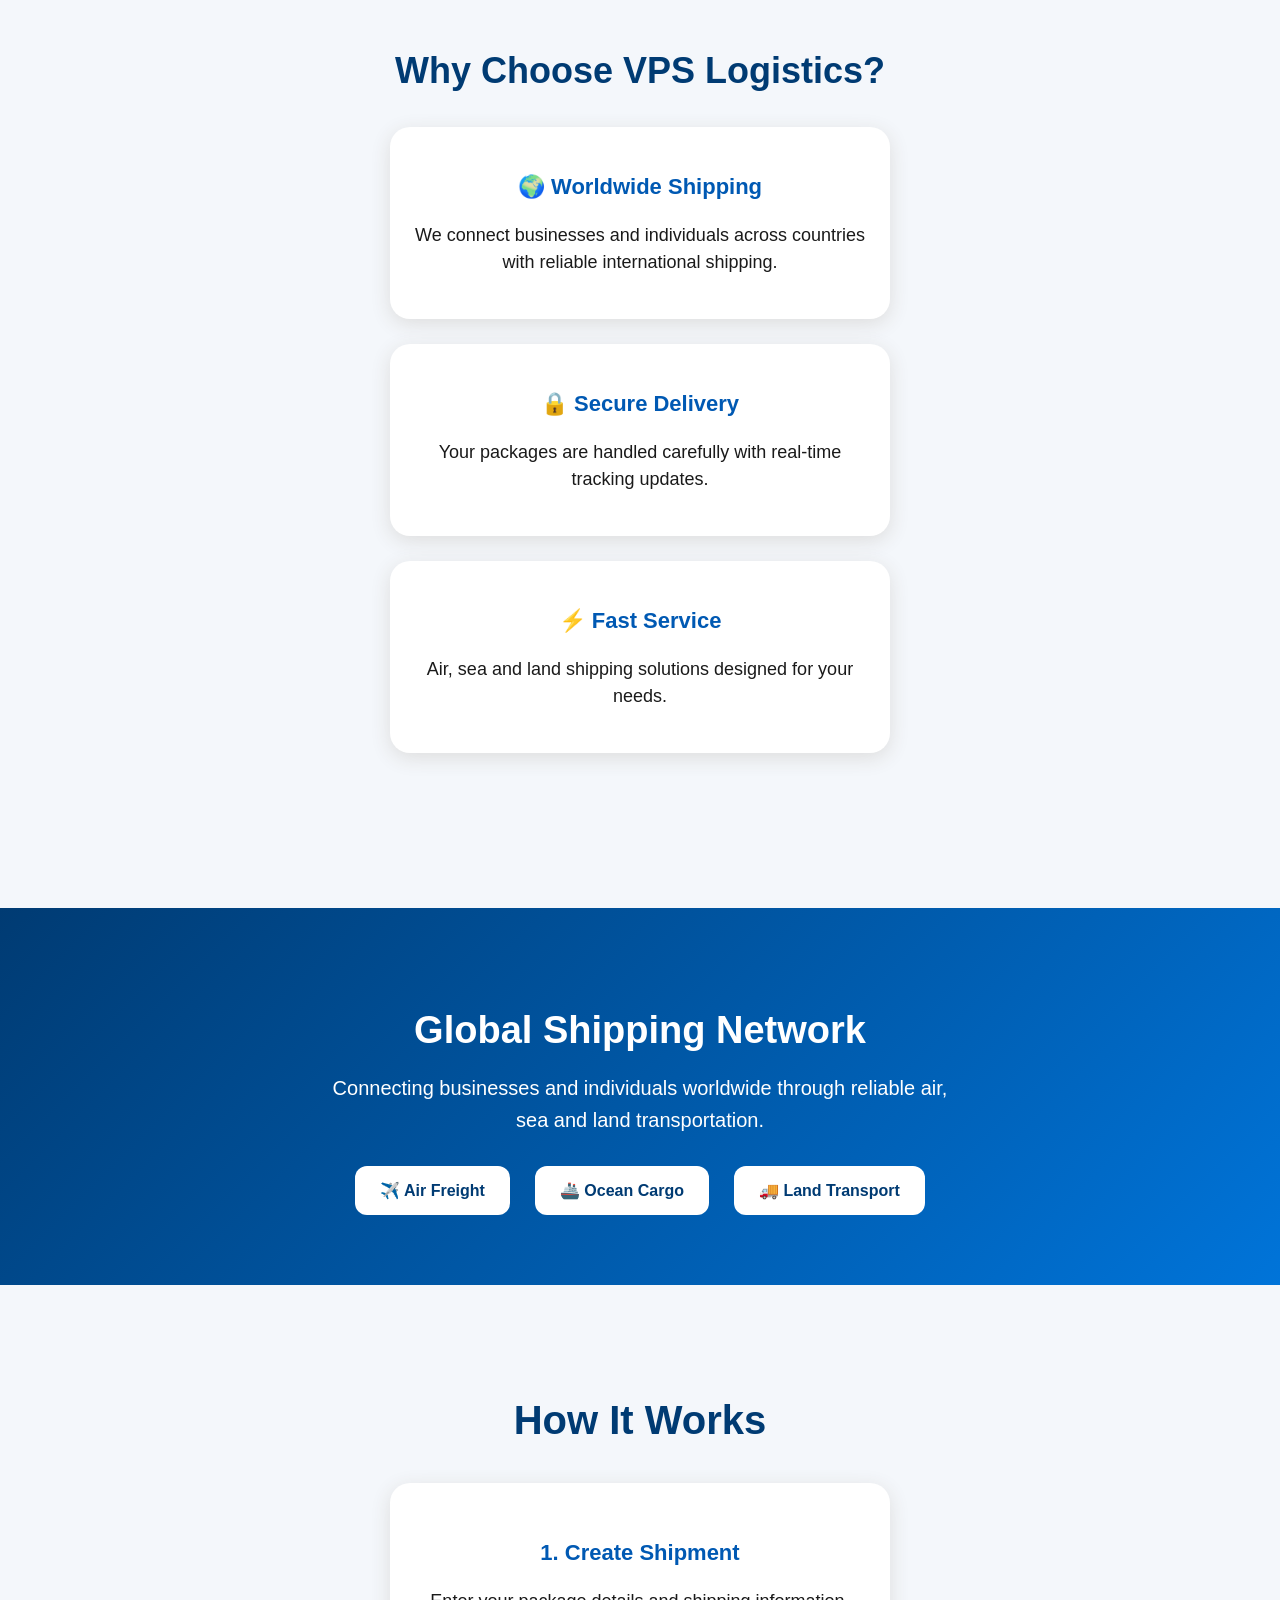
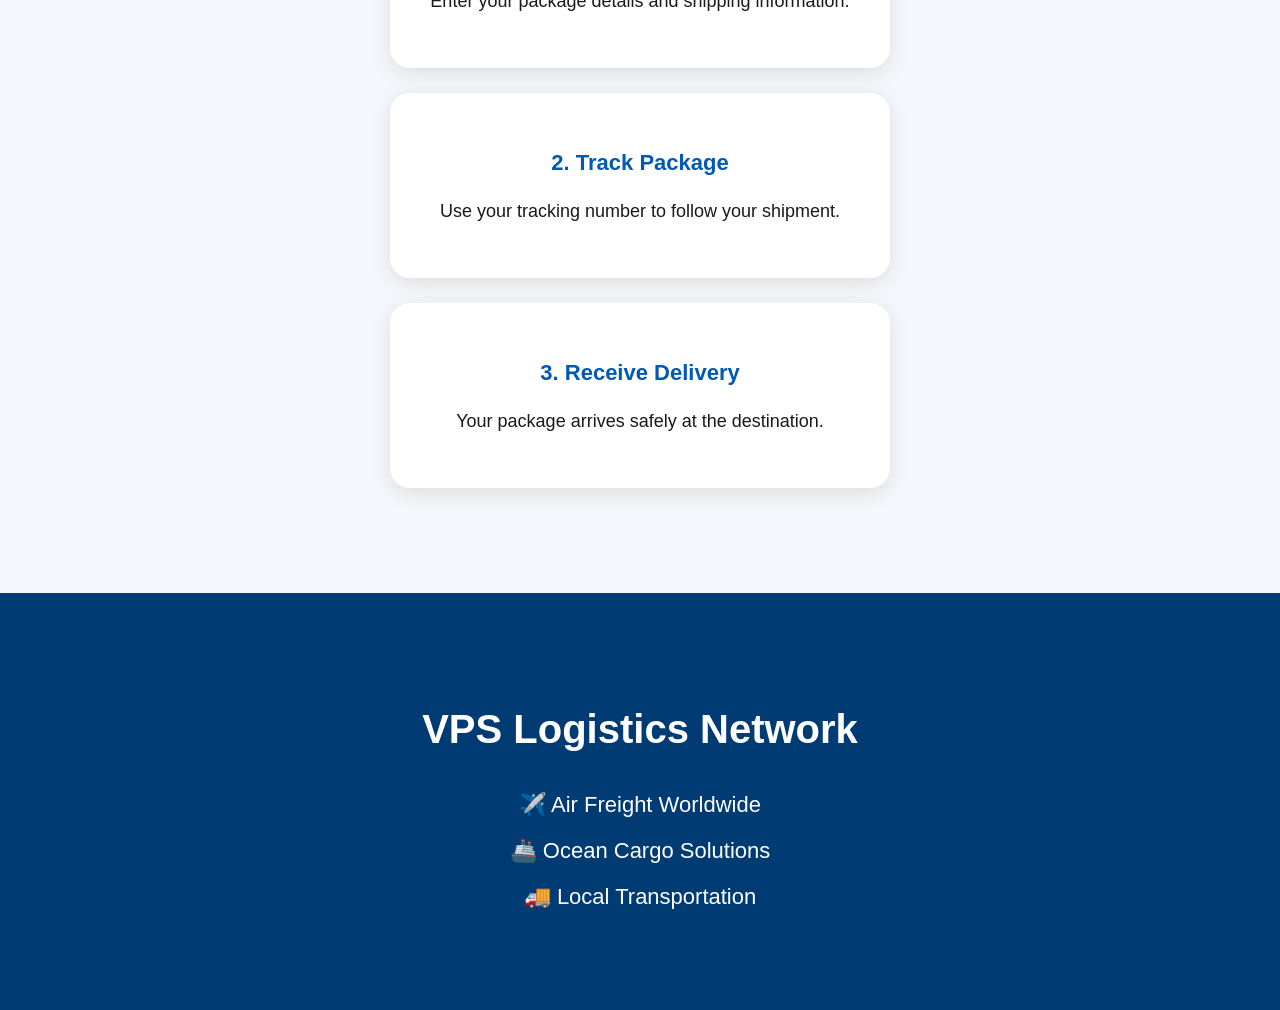
==== commit ff860d15: "Update index.html" ====
--- a/index.html
+++ b/index.html
@@ -932,6 +932,14 @@
 
 }
 
+#commitment{
+    padding-bottom:35px !important;
+}
+
+#contact{
+    padding-top:35px !important;
+}
+
 </style>
 
 </head>
